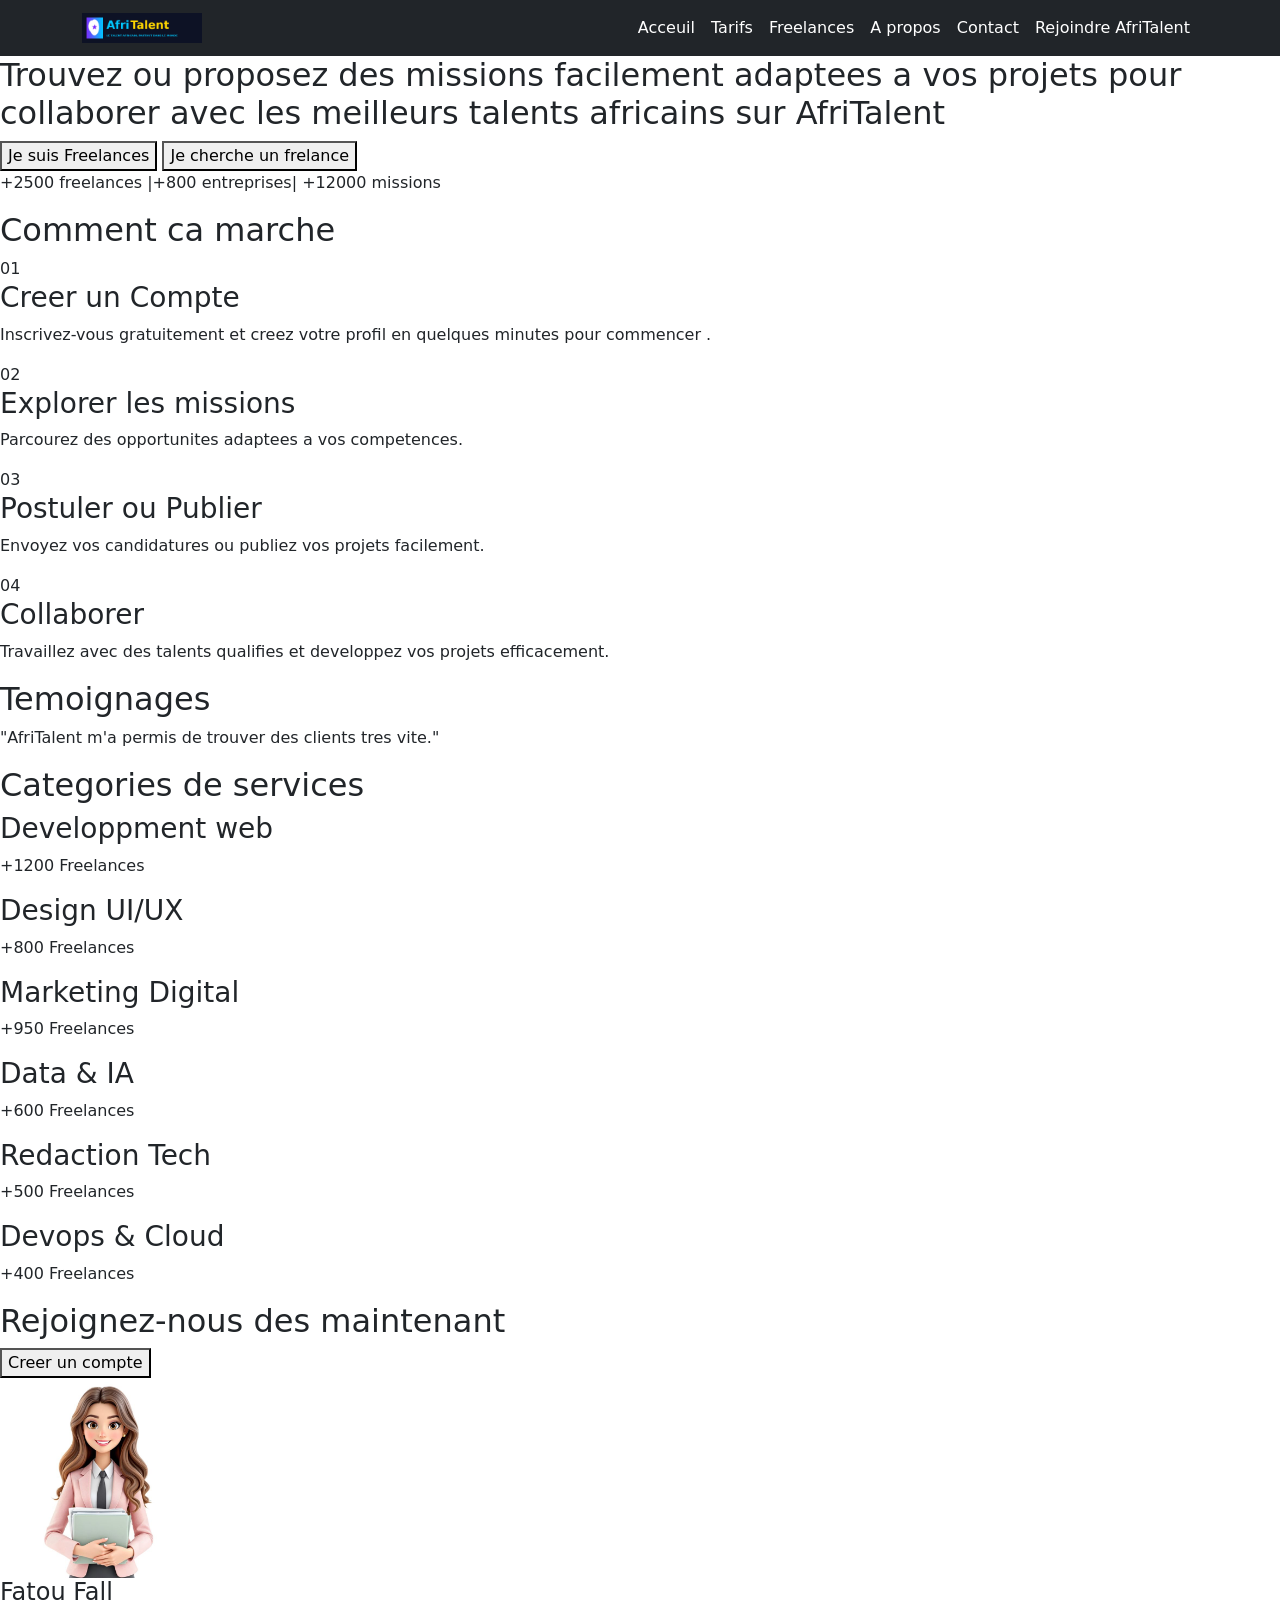
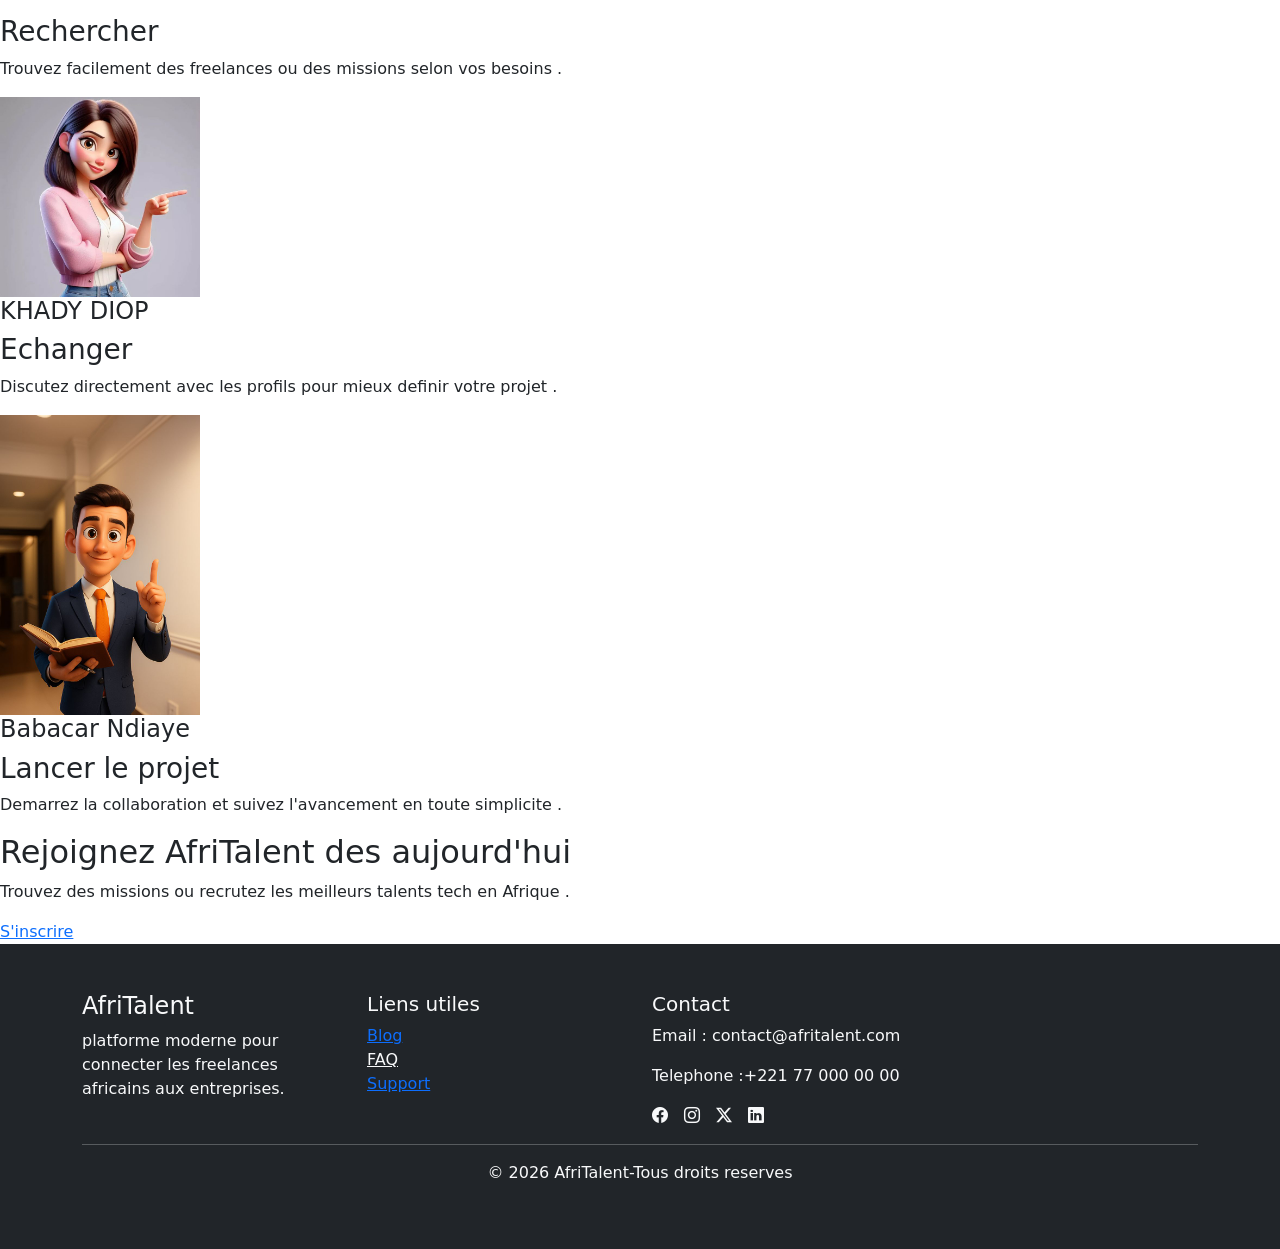
==== index.html @ 128fbdd1 "HTML : structure complete des 5 pages avec sections et contenu texte" ====
<!DOCTYPE html>
<html lang="en">
<head>
<body>
    <meta charset="UTF-8">
    <meta name="viewport" content="width=device-width, initial-scale=1.0">
    <link href="https://cdn.jsdelivr.net/npm/bootstrap@5.3.0/dist/css/bootstrap.min.css" rel="stylesheet">
    <link rel="stylesheet" href="https://cdn.jsdelivr.net/npm/bootstrap-icons@1.11.3/font/bootstrap-icons.min.css">
    
    
       <nav class="navbar navbar-expand-lg navbar-dark bg-dark fixed-top">
        <div class="container">

            <img src="images/logoo afritalent.jpg" alt="logo" width="120">


         <a class="navbar-brand fw-bold" href="#"></a>
        <button class="navbar-toggler" type="button" data-bs-toggle="collapse"data-bs-target="#navbarNav">
            <span class="navbar-toggler-icon"></span>
             </button>
    <div class="collapse navbar-collapse" id="navbarNav">
    <ul class="navbar-nav ms-auto">
        <li class="nav-item">



            <a class="nav-link active" href="index.html" >Acceuil</a>
        </li>
        <li class="nav-item">
            <a class="nav-link active" href="Tarifs.html">Tarifs</a>
        </li>
        <li class="nav-item">
            <a class="nav-link active" href="freelances.html">Freelances</a>
        </li>
        <li class="nav-item">
            <a class="nav-link active" href="about.html">A propos</a>
        </li>
        <li class="nav-item">
            <a class="nav-link active" href="contact.html">Contact</a>
        </li> 
        <li class="nav-item"> 
            <a class="nav-link active" href="#">Rejoindre AfriTalent</a>
        </li>
     </ul> 
     </div>
     </div>
     
     </div>
     </nav>
      
     <main>
<section>
    <h1>Connectez les meilleurs talents tech d'Afrique</h1>
    <h2>Trouvez ou proposez des missions facilement
         adaptees a vos projets pour collaborer avec les meilleurs 
        talents africains sur AfriTalent 
    </h2>
    <button>Je suis Freelances</button>
    <button>Je cherche un frelance</button>
    <div>
        <p>+2500 freelances |+800 entreprises| +12000 missions</p>
    </div>
</section>
<section class="cartes">
    <h2>Comment ca marche</h2>
    <div class="grid">
        <div class="carte">
            <span class="etape">01</span>
            <h3>Creer un Compte</h3>
            <p>Inscrivez-vous gratuitement et creez votre profil en quelques minutes pour commencer .</p>
        </div>
        <div class="cart">
            <span class="etape">02</span>
            <h3>Explorer les missions</h3>
            <p>Parcourez des opportunites adaptees a vos competences.</p>
        </div>
        <div class="cart">
            <span class="etape">03</span>
            <h3>Postuler ou Publier</h3>
            <p>Envoyez vos candidatures ou publiez vos projets facilement.</p>
        </div>
        <div class="cart">
            <span>04</span>
            <h3>Collaborer</h3>
            <p>Travaillez avec des talents qualifies et developpez vos projets efficacement.</p>
        </div>
    </div>
</section>
<section>
    <h2>Temoignages</h2>
    <p> "AfriTalent m'a permis de trouver des clients tres vite."</p>
</section>
<section>
    <h2>Categories de services</h2>
    <div>
        <div class="icon"></div> 
        <h3>Developpment web </h3>
        <P>+1200 Freelances</P>  
    </div>
    <div>
        <div class="icon"></div> 
        <h3>Design UI/UX </h3>
        <P>+800 Freelances</P>  
    </div>
    <div>
        <div class="icon"></div> 
        <h3>Marketing Digital</h3>
        <P>+950 Freelances</P>  
    </div>
    <div>
        <div class="icon"></div> 
        <h3>Data & IA </h3>
        <P>+600 Freelances</P>  
    </div>
    <div>
        <div class="icon"></div> 
        <h3>Redaction Tech </h3>
        <P>+500 Freelances</P>  
    </div>
    <div>
        <div class="icon"></div> 
        <h3>Devops & Cloud </h3>
        <P>+400 Freelances</P>  
    </div>                     
</section>
<section>
    <h2>Rejoignez-nous des maintenant</h2>
    <button>Creer un compte</button>
</section>
</main>
    <section>
        
        <div>
            <img src="images/icon3.jpg" alt="icon" width="200">
            <h4>Fatou Fall</h4>
            <h3>Rechercher</h3>
            <p>Trouvez facilement des freelances ou des missions
                selon vos besoins .
            </p>
        </div>
        <div>
            <img src="images/icon1.jpg" alt="icon" width="200">
            <h4>KHADY DIOP</h4>
            <h3>Echanger</h3>
            <p>Discutez directement avec les profils pour mieux 
                definir votre projet .
            </p>
        </div>
        <div>
            <img src="images/icon2.jpg" alt="icon" width="200">
            <h4>Babacar Ndiaye</h4>
            <h3>Lancer le projet</h3>
            <p>Demarrez la collaboration et suivez 
                l'avancement en toute simplicite .</p>
        </div>
    </section>
    <section>
        <div>

            <h2>Rejoignez AfriTalent des aujourd'hui</h2>
            <p>Trouvez des missions ou recrutez les meilleurs talents 
                tech en Afrique .
            </p>
            <a href="#" class=""> S'inscrire</a>
        </div>
    </section> 

    <footer class="bg-dark text-light py-5">
        <div class="container">
            <div class="row">
                <!--collone1-->
                <div class="col-md-3">
                    <h4>AfriTalent</h4>
                    <p>
                        platforme moderne pour connecter les freelances 
                        africains aux entreprises.
                    </p>
                </div>
                <!--colonne2-->
                <div class="col-md-3">
                    <h5>Liens utiles</h5>
                    <ul class="list-unstyled">
                        <li>
                            <a href="#":class="text-light text-decortion-none ">
                                Blog
                            </a>
                        </li>
                        <li>
                            <a href="#" class="text-light text-decortion-none">
                                FAQ
                            </a>
                        </li>
                        <li>
                            <a href="#":class="text-light text-decortion-none ">
                                Support
                            </a>
                        </li>
                    </ul>
                </div>
                <!--colonne4-->
                <div class="col-md-3">
                    <h5>Contact</h5>
                    <p>
                        Email : contact@afritalent.com
                    </p>
                    <p>Telephone :+221 77 000 00 00</p>
                    <div class="d-flex gap-3">
                        <i class="bi bi-facebook"></i>
                        <i class="bi bi-instagram"></i>
                        <i class="bi bi-twitter-x"></i>
                        <i class="bi bi-linkedin"></i>
                        
                    </div>
                     
                </div>

            </div>
            <hr>
            <p class="text-center">
                © 2026 AfriTalent-Tous droits reserves

            </p>

        </div>

    </footer>


   <script src=" https://cdn.jsdelivr.net/npm/bootstrap@5.3.0/dist/js/bootstrap.bundle.min.js" >

</script>  
     
</body>
</html>
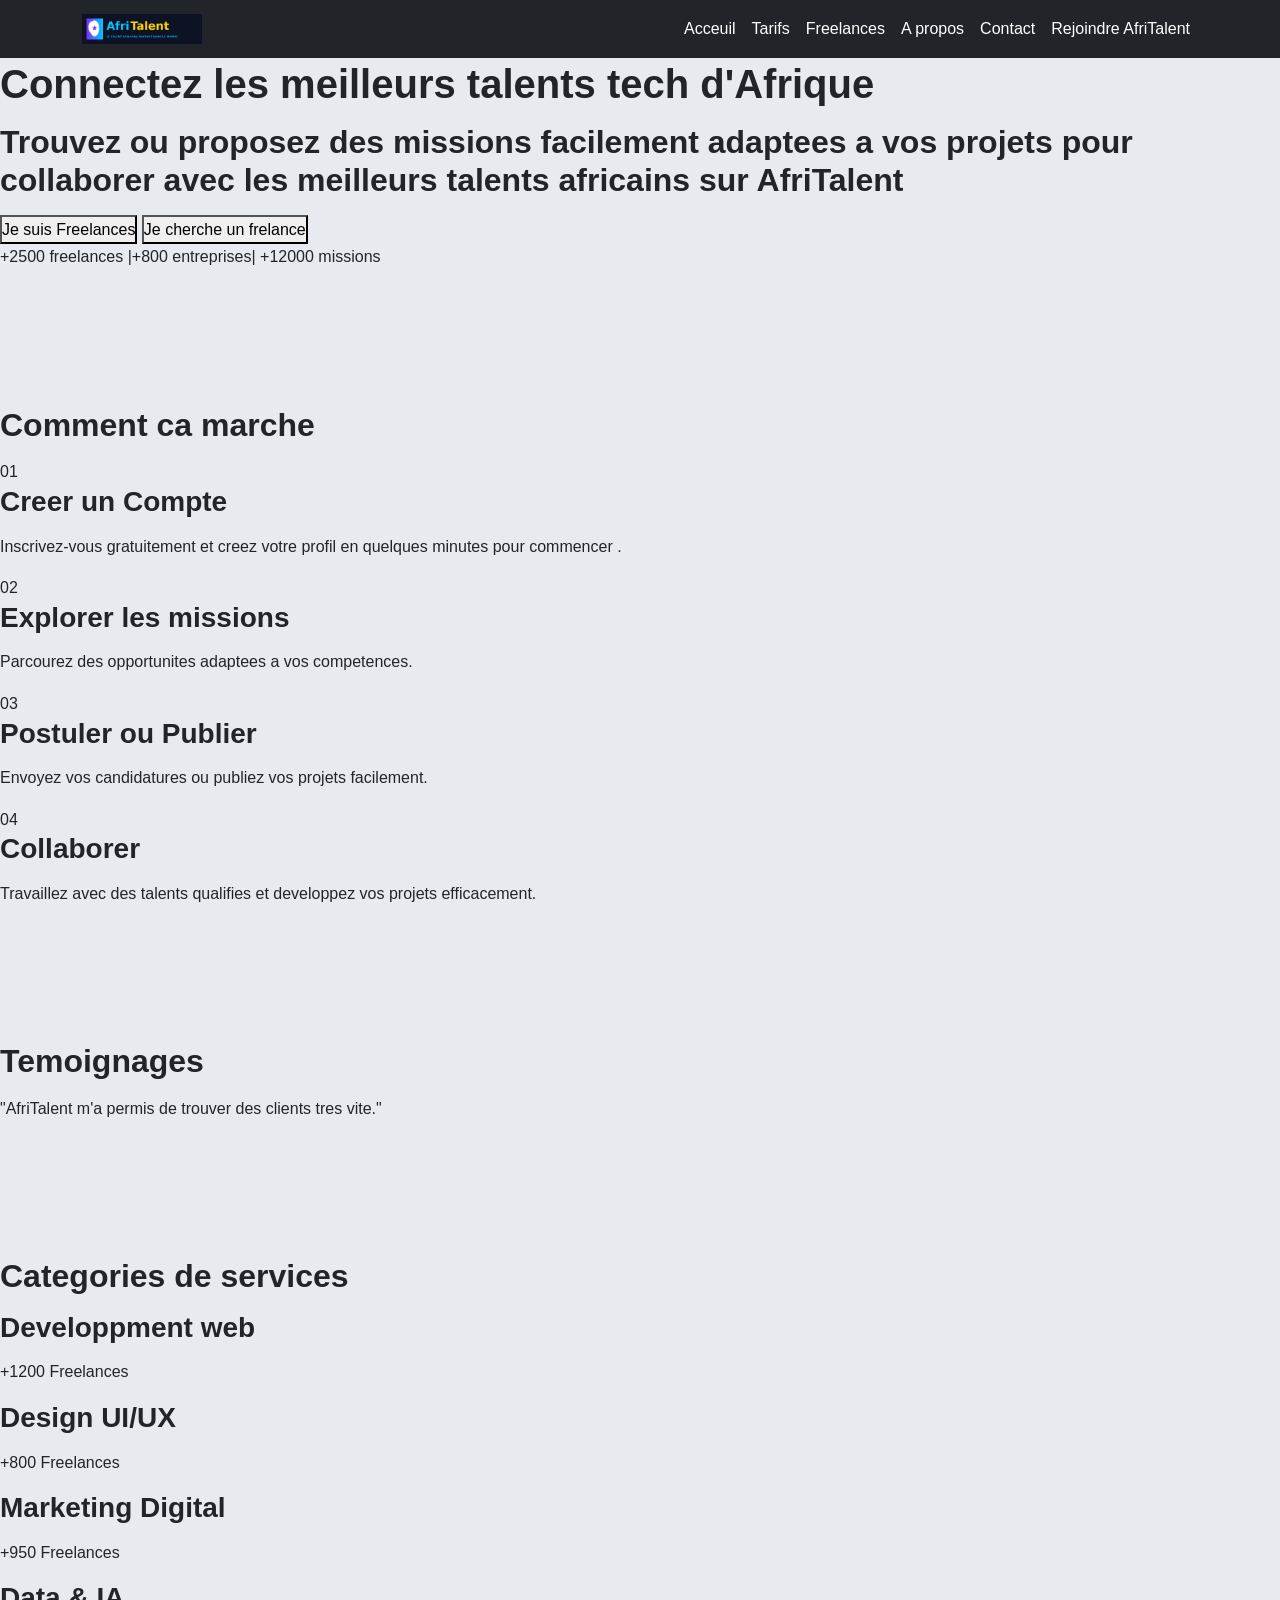
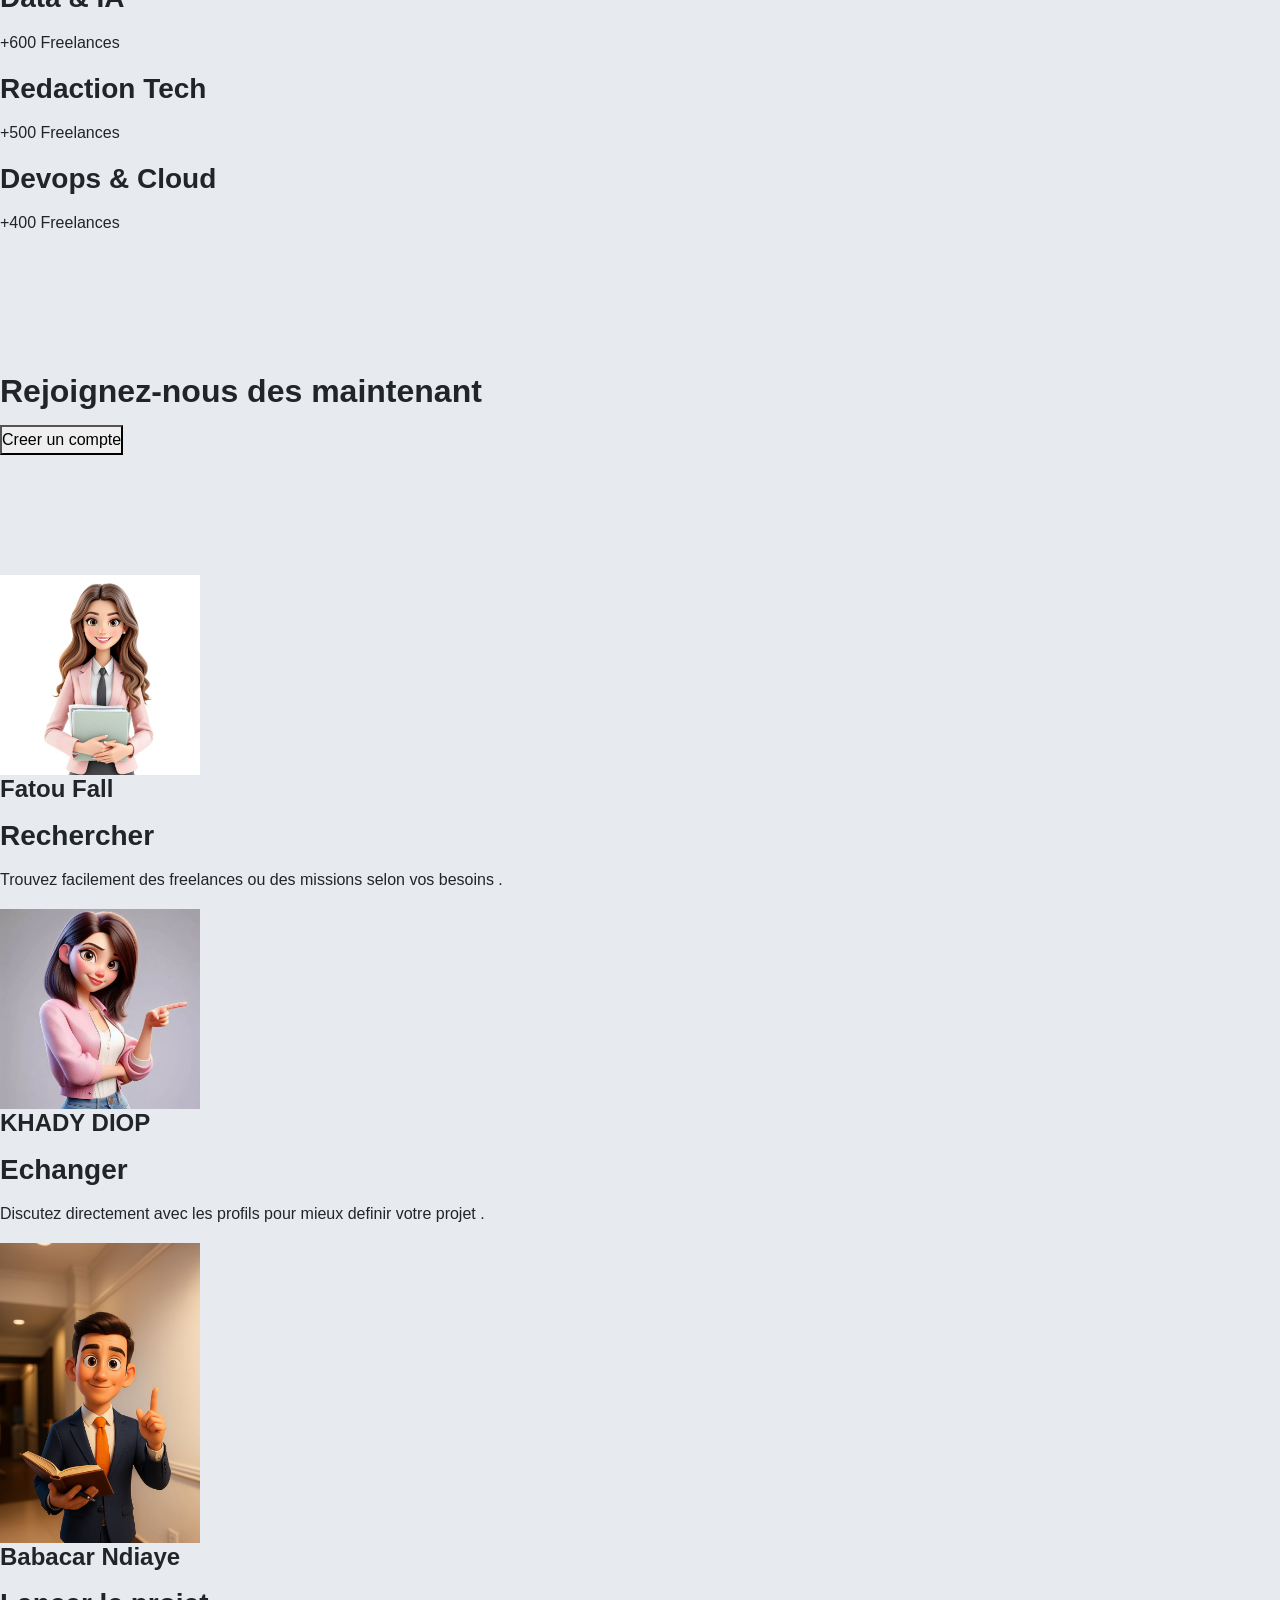
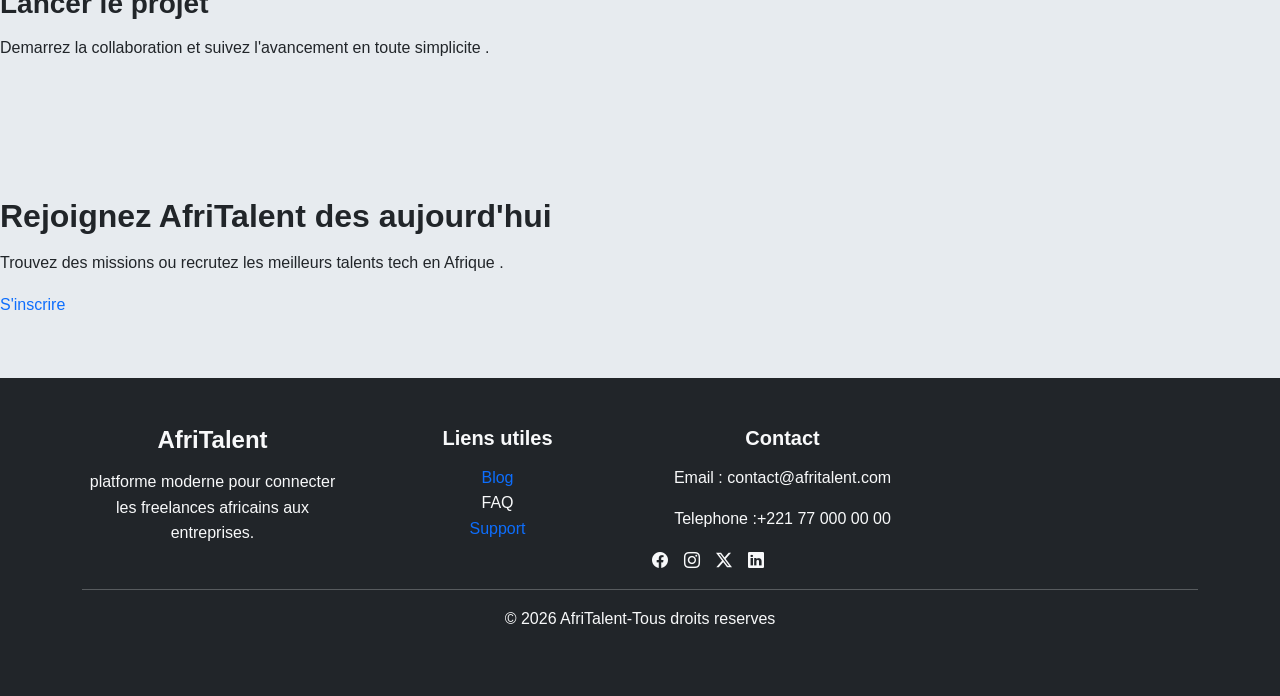
==== commit 57057381: "css : variables,typographie,layout general et styles de base" ====
--- a/index.html
+++ b/index.html
@@ -7,7 +7,7 @@
     <link href="https://cdn.jsdelivr.net/npm/bootstrap@5.3.0/dist/css/bootstrap.min.css" rel="stylesheet">
     <link rel="stylesheet" href="https://cdn.jsdelivr.net/npm/bootstrap-icons@1.11.3/font/bootstrap-icons.min.css">
     
-    
+    <link rel="stylesheet" href="css/style.css">
        <nav class="navbar navbar-expand-lg navbar-dark bg-dark fixed-top">
         <div class="container">
 
--- a/css/style.css
+++ b/css/style.css
@@ -0,0 +1,90 @@
+/*VARIABLE CSS */
+:root{
+--primary-color:#0d6efd;
+--secondary-color:#6c757d;
+--danger-color:#dc3545;
+--light-color:#e7ebef;
+--dark-color:#212529;
+--font-main:'Arial',sans-serif;
+--border-radius: 12px;
+--transition: 0.3s ease;
+}
+
+
+/*reset*/
+* {
+    margin:0;
+    padding:0;
+    box-sizing: border-box;
+}
+/*body*/
+body{
+    font-family:var(--font-main);
+    background-color: var(--light-color);
+    color: var(--dark-color);
+    line-height: 1.6;
+}
+/*titres*/
+h1,
+h2,
+h3,
+h4,
+h5,
+h6{
+    font-weight: bold;
+    margin-bottom: 15px;
+}
+/*liens*/
+a{
+    text-decoration: none;
+    transition: var(--transition);
+}
+a:hover{
+     opacity: 0.8;
+}
+/*boutons*/
+.btn{
+    border-radius: var(--border-radius);
+    transition: var(--transition);
+}
+.btn:hover{
+    transform: translateY(-2px);
+}
+/*cartes*/
+.card{
+    border:none;
+    border-radius: var(--border-radius);
+    overflow: hidden;
+    transition: var(--transition);
+}
+.card:hover{
+    transform: translateY(-5px);
+}
+/*IMAGES*/
+img{
+    max-width: 100%;
+    display: block;
+}
+/*section*/
+section{
+    padding: 60px 0;
+}
+/*footer*/
+footer{
+    background-color: var(--dark-color);
+    color: white;
+    padding: 20px 0;
+    text-align: center;
+}
+/*responsive*/
+@media(max-width:768px){
+    h1{
+        font: size 28px;
+    }
+    h2{
+        font-size: 24px;
+    }
+    section{
+        padding: 40px 0;
+    }
+}
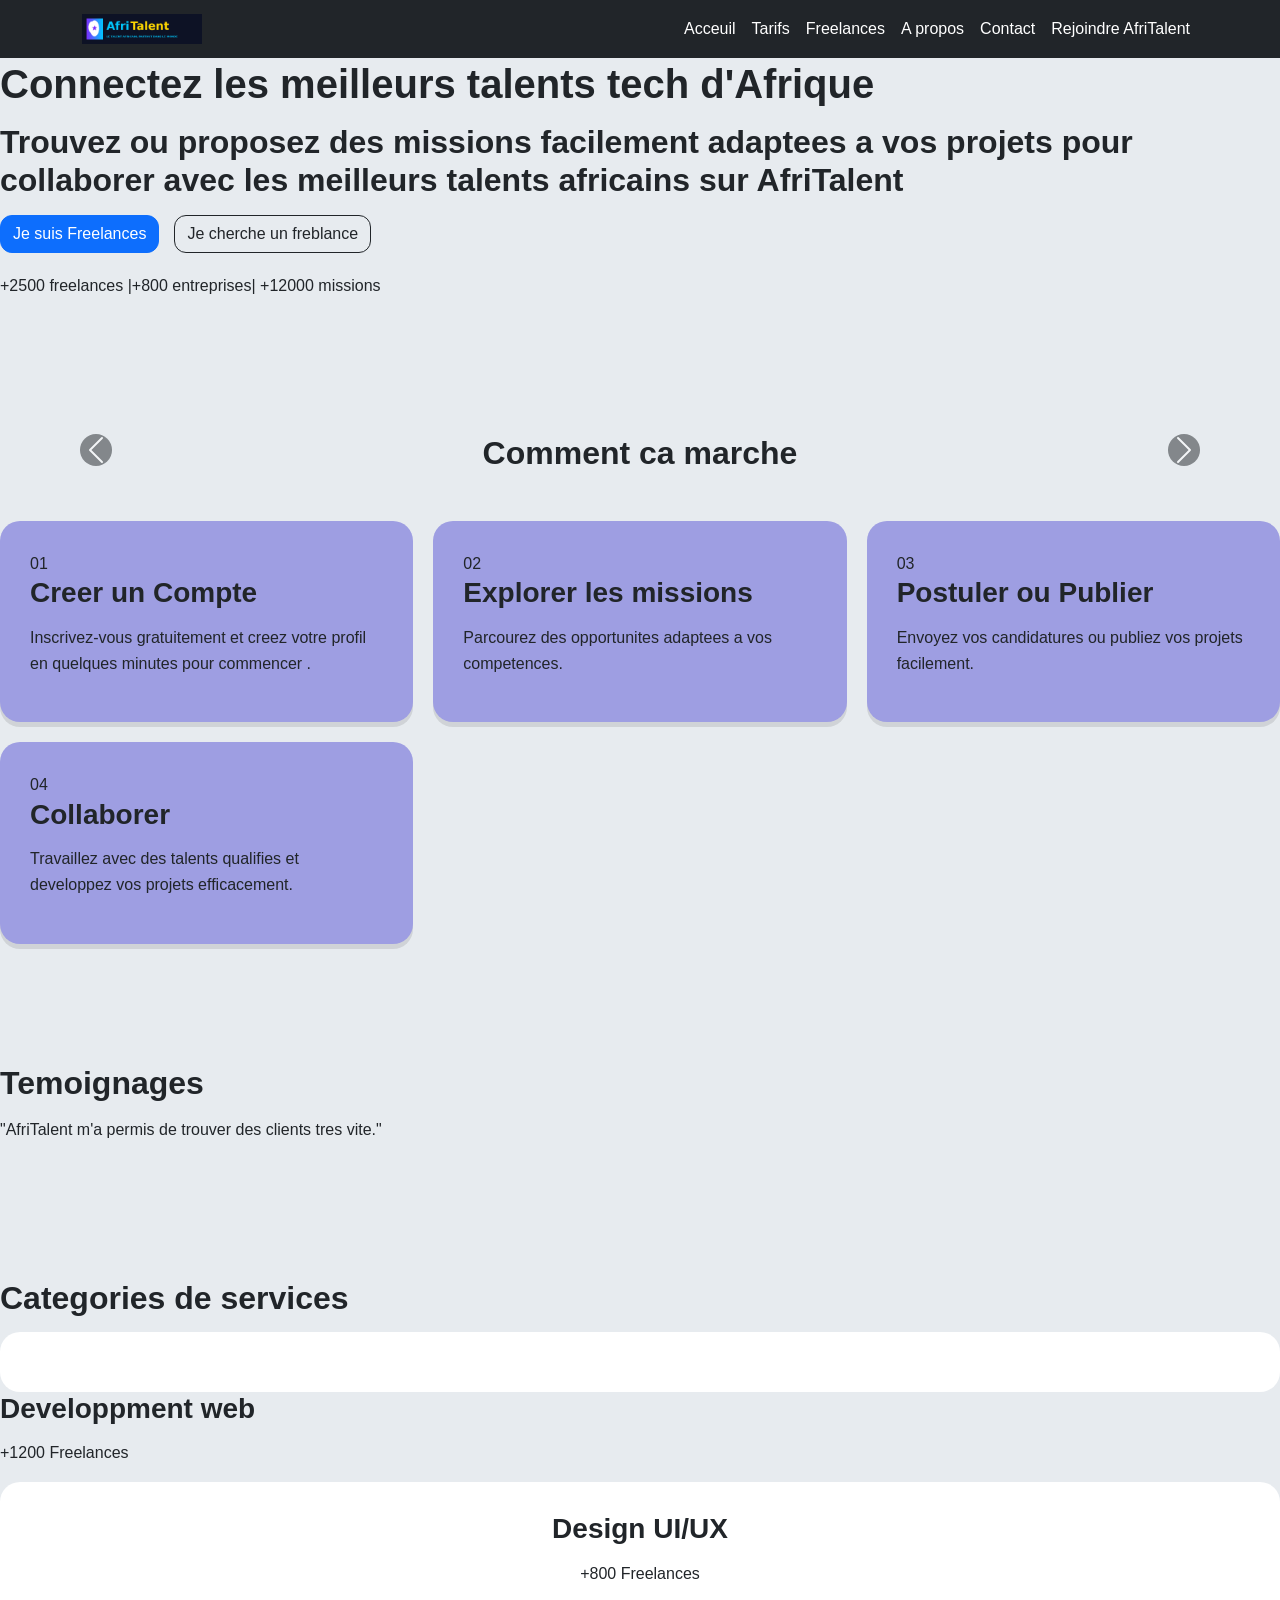
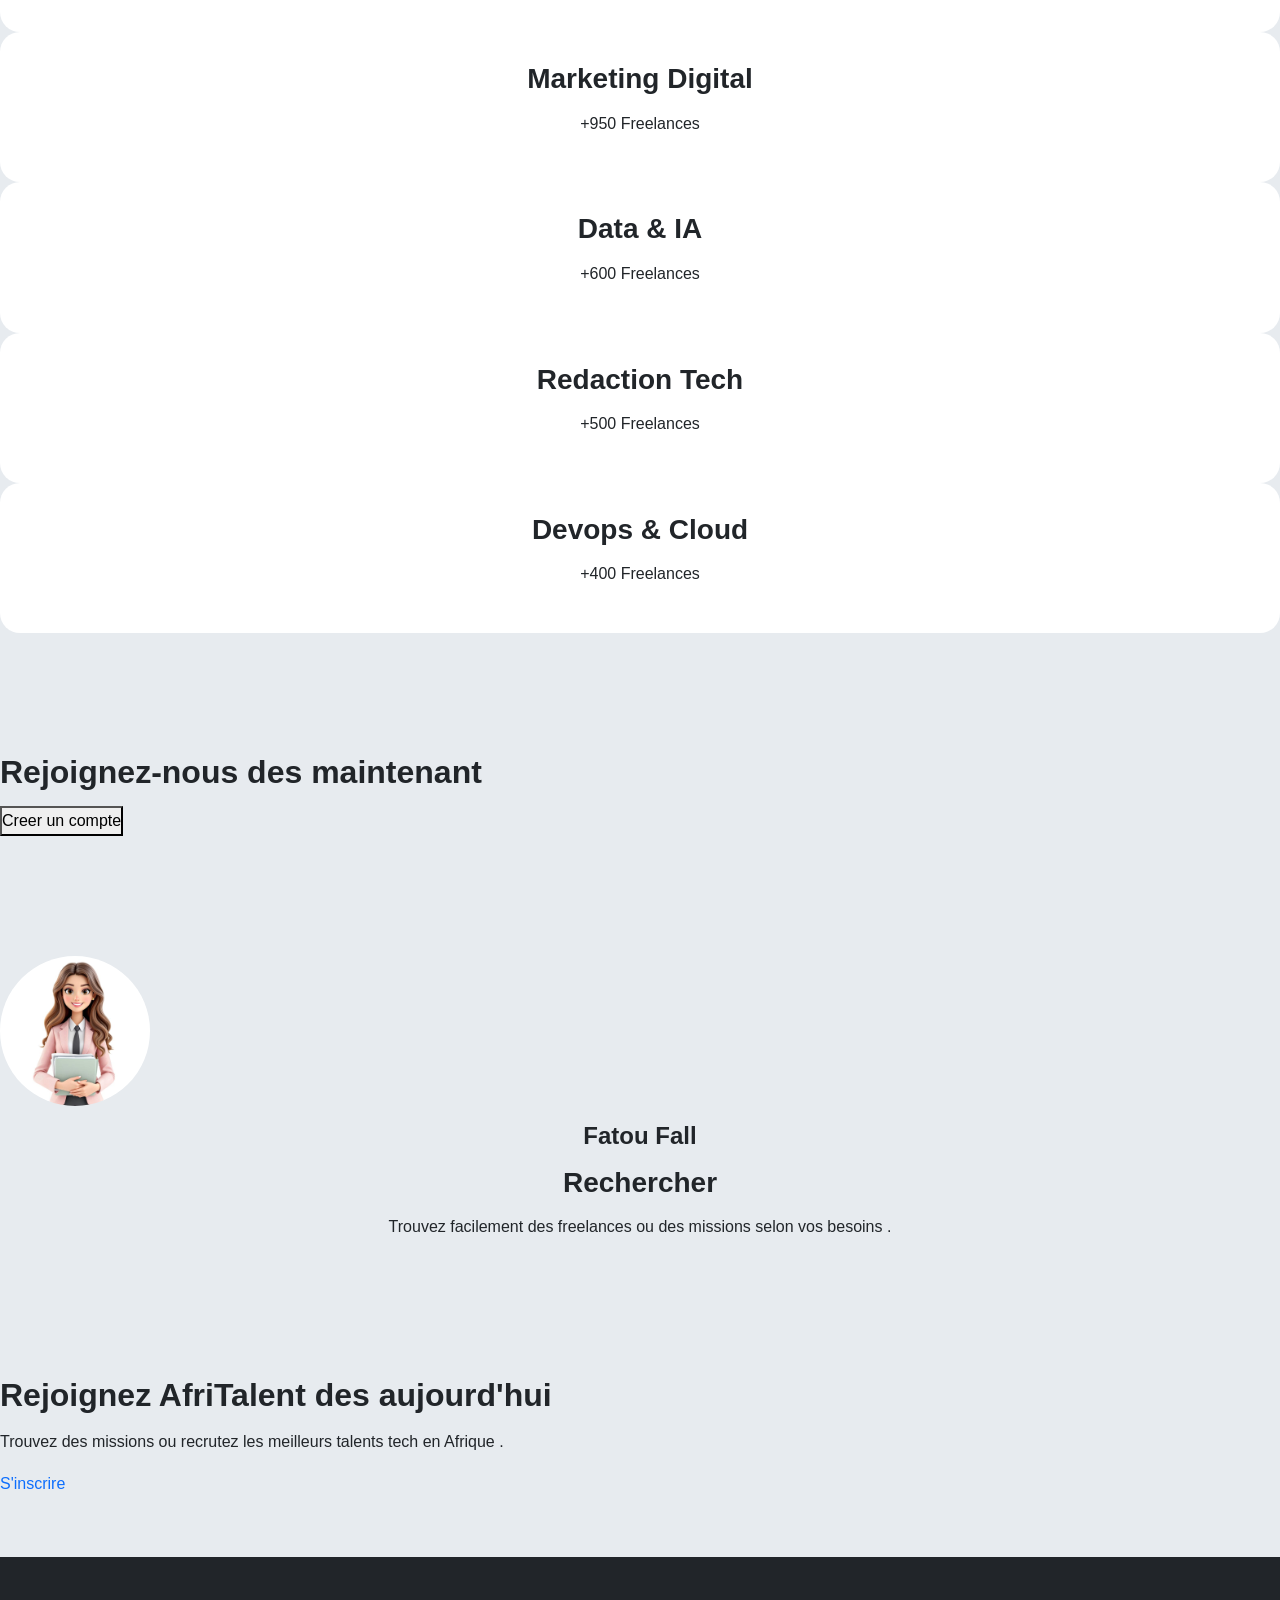
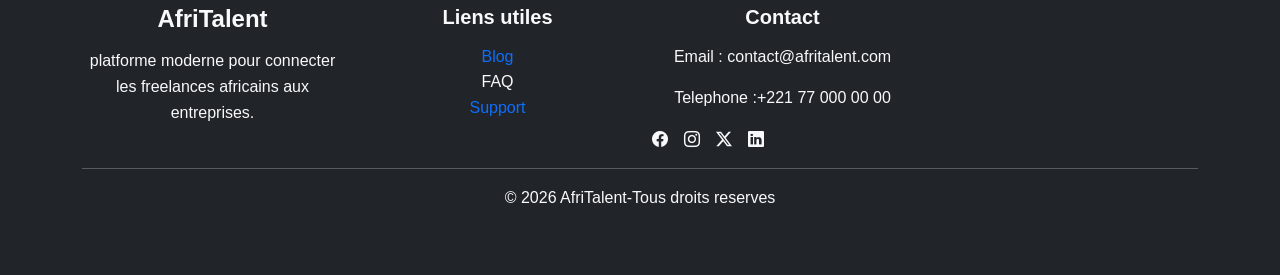
==== commit 4f71045c: "css : Bento Grid,sections hero et categories,effets hover" ====
--- a/index.html
+++ b/index.html
@@ -55,69 +55,86 @@
          adaptees a vos projets pour collaborer avec les meilleurs 
         talents africains sur AfriTalent 
     </h2>
-    <button>Je suis Freelances</button>
-    <button>Je cherche un frelance</button>
-    <div>
+    <div class="hero-buttons">
+    <button class="btn btn-primary">Je suis Freelances</button>
+    <button class="btn btn-outline-dark">Je cherche un freblance</button>
+    </div> 
+    <div class="hero-stats">
         <p>+2500 freelances |+800 entreprises| +12000 missions</p>
     </div>
 </section>
 <section class="cartes">
-    <h2>Comment ca marche</h2>
-    <div class="grid">
+    <h2 class="text-center mb-5">Comment ca marche</h2>
+    <div class="bento-grid">
         <div class="carte">
+            <div class="bento-item big">
             <span class="etape">01</span>
             <h3>Creer un Compte</h3>
             <p>Inscrivez-vous gratuitement et creez votre profil en quelques minutes pour commencer .</p>
         </div>
+        </div>
         <div class="cart">
+            <div class="bento-item ">
             <span class="etape">02</span>
             <h3>Explorer les missions</h3>
             <p>Parcourez des opportunites adaptees a vos competences.</p>
+            </div>
         </div>
         <div class="cart">
+             <div class="bento-item ">
             <span class="etape">03</span>
             <h3>Postuler ou Publier</h3>
             <p>Envoyez vos candidatures ou publiez vos projets facilement.</p>
+            </div>
         </div>
         <div class="cart">
+            <div class="bento-item ">
             <span>04</span>
             <h3>Collaborer</h3>
             <p>Travaillez avec des talents qualifies et developpez vos projets efficacement.</p>
-        </div>
-    </div>
-</section>
-<section>
+            </div>
+        </div>
+    </div>
+</section>
+<section>
+    <div id="carouselExample" class="carousel slide"></div>
     <h2>Temoignages</h2>
     <p> "AfriTalent m'a permis de trouver des clients tres vite."</p>
 </section>
 <section>
     <h2>Categories de services</h2>
-    <div>
-        <div class="icon"></div> 
+    <div class="Categories-grid">
+        <div class="icon"></div> 
+        <div class="category-card"></div>
         <h3>Developpment web </h3>
         <P>+1200 Freelances</P>  
     </div>
     <div>
+        <div class="category-card">
         <div class="icon"></div> 
         <h3>Design UI/UX </h3>
         <P>+800 Freelances</P>  
     </div>
     <div>
+        <div class="category-card">
         <div class="icon"></div> 
         <h3>Marketing Digital</h3>
         <P>+950 Freelances</P>  
     </div>
     <div>
+        <div class="category-card">
         <div class="icon"></div> 
         <h3>Data & IA </h3>
         <P>+600 Freelances</P>  
     </div>
     <div>
+        <div class="category-card">
         <div class="icon"></div> 
         <h3>Redaction Tech </h3>
         <P>+500 Freelances</P>  
     </div>
     <div>
+        <div class="category-card">
         <div class="icon"></div> 
         <h3>Devops & Cloud </h3>
         <P>+400 Freelances</P>  
@@ -130,30 +147,61 @@
 </main>
     <section>
         
-        <div>
-            <img src="images/icon3.jpg" alt="icon" width="200">
+        <div id="carouselExample" class="carousel slide"data-bs-ride="carousel">
+            <div class="carousel-inner">
+            <div class="carousel-item active text-center">
+            <img src="images/icon3.jpg" 
+            alt="icon"class="rounded-circle mb-3" 
+            width="150" height="150">
             <h4>Fatou Fall</h4>
             <h3>Rechercher</h3>
             <p>Trouvez facilement des freelances ou des missions
                 selon vos besoins .
-            </p>
-        </div>
-        <div>
-            <img src="images/icon1.jpg" alt="icon" width="200">
+        
+            </p>
+            </div>
+           
+
+        <div class="carousel-item text-center">
+            <img src="images/icon1.jpg"   
+            class="rounded-circle mb-3"
+             width="150" height="150"
+            alt="KHADY" >
             <h4>KHADY DIOP</h4>
             <h3>Echanger</h3>
             <p>Discutez directement avec les profils pour mieux 
                 definir votre projet .
             </p>
-        </div>
-        <div>
-            <img src="images/icon2.jpg" alt="icon" width="200">
+            </div>
+        <div class="carousel-item  text-center">
+
+            <img src="images/icon2.jpg"
+             class="rounded-circle mb-3" width="150" height="150"
+             alt="Babacar">
             <h4>Babacar Ndiaye</h4>
             <h3>Lancer le projet</h3>
             <p>Demarrez la collaboration et suivez 
                 l'avancement en toute simplicite .</p>
         </div>
-    </section>
+        </div>
+        </div>
+    
+    <button class="carousel-control-prev"
+ type="button" 
+ data-bs-target="#carouselExample"
+ data-bs-slide="prev">
+ <span class="carousel-control-prev-icon"></span>
+    
+</button>
+
+<button class="carousel-control-next"
+type="button"
+data-bs-target="#carouselExample"
+data-bs-slide="next">
+<span class="carousel-control-next-icon"></span>
+</button>
+</section>
+    
     <section>
         <div>
 
@@ -163,8 +211,7 @@
             </p>
             <a href="#" class=""> S'inscrire</a>
         </div>
-    </section> 
-
+    </section>
     <footer class="bg-dark text-light py-5">
         <div class="container">
             <div class="row">
--- a/css/style.css
+++ b/css/style.css
@@ -87,4 +87,66 @@
     section{
         padding: 40px 0;
     }
+}
+/*hero*/
+.hero{
+    min-height: 100vh;
+    display: flex;
+    align-items: center;
+    justify-content: space-between;
+    gap: 40px;
+}
+.hero-text h1 {
+    font-size: bold;
+}
+.hero-text p{
+    margin: 20px  0;
+    font-size: 18px;
+}
+.hero-buttons{
+    display: flex;
+    gap: 15px;
+    margin-bottom: 20px;
+}
+.hero-image img{
+    width: 500px;
+    border-radius: 20px;
+}
+/*bento grid*/
+.bento-grid{
+    display: grid;
+    grid-template-columns: repeat(3,1fr);
+    gap: 20px;
+}
+.bento-item{
+    background:rgb(158, 158, 226);
+    padding: 30px;
+    border-radius: 20px;
+    box-shadow: 0 5px rgba(0, 0,0,0.1);
+}
+.big{
+    grid-column: span 2;
+}
+/*categories*/
+.categories-grid{
+    display: grid;
+    grid-template-columns: repeat(3,1fr);
+    gap: 20px;
+}
+.category-card{
+    background:white;
+    padding: 30px;
+    border-radius: 20px;
+    text-align: center;
+    transition: 0.3s ease;
+}
+.category-card:hover{
+    transform: translateY(-10px);
+    box-shadow: 0 10px 20px rgba(0,0,0,0.1);
+    
+}
+.carousel-control-prev-icon,
+.carousel-control-next-icon{
+    background-color: #212529;
+    border-radius: 50%;
 }
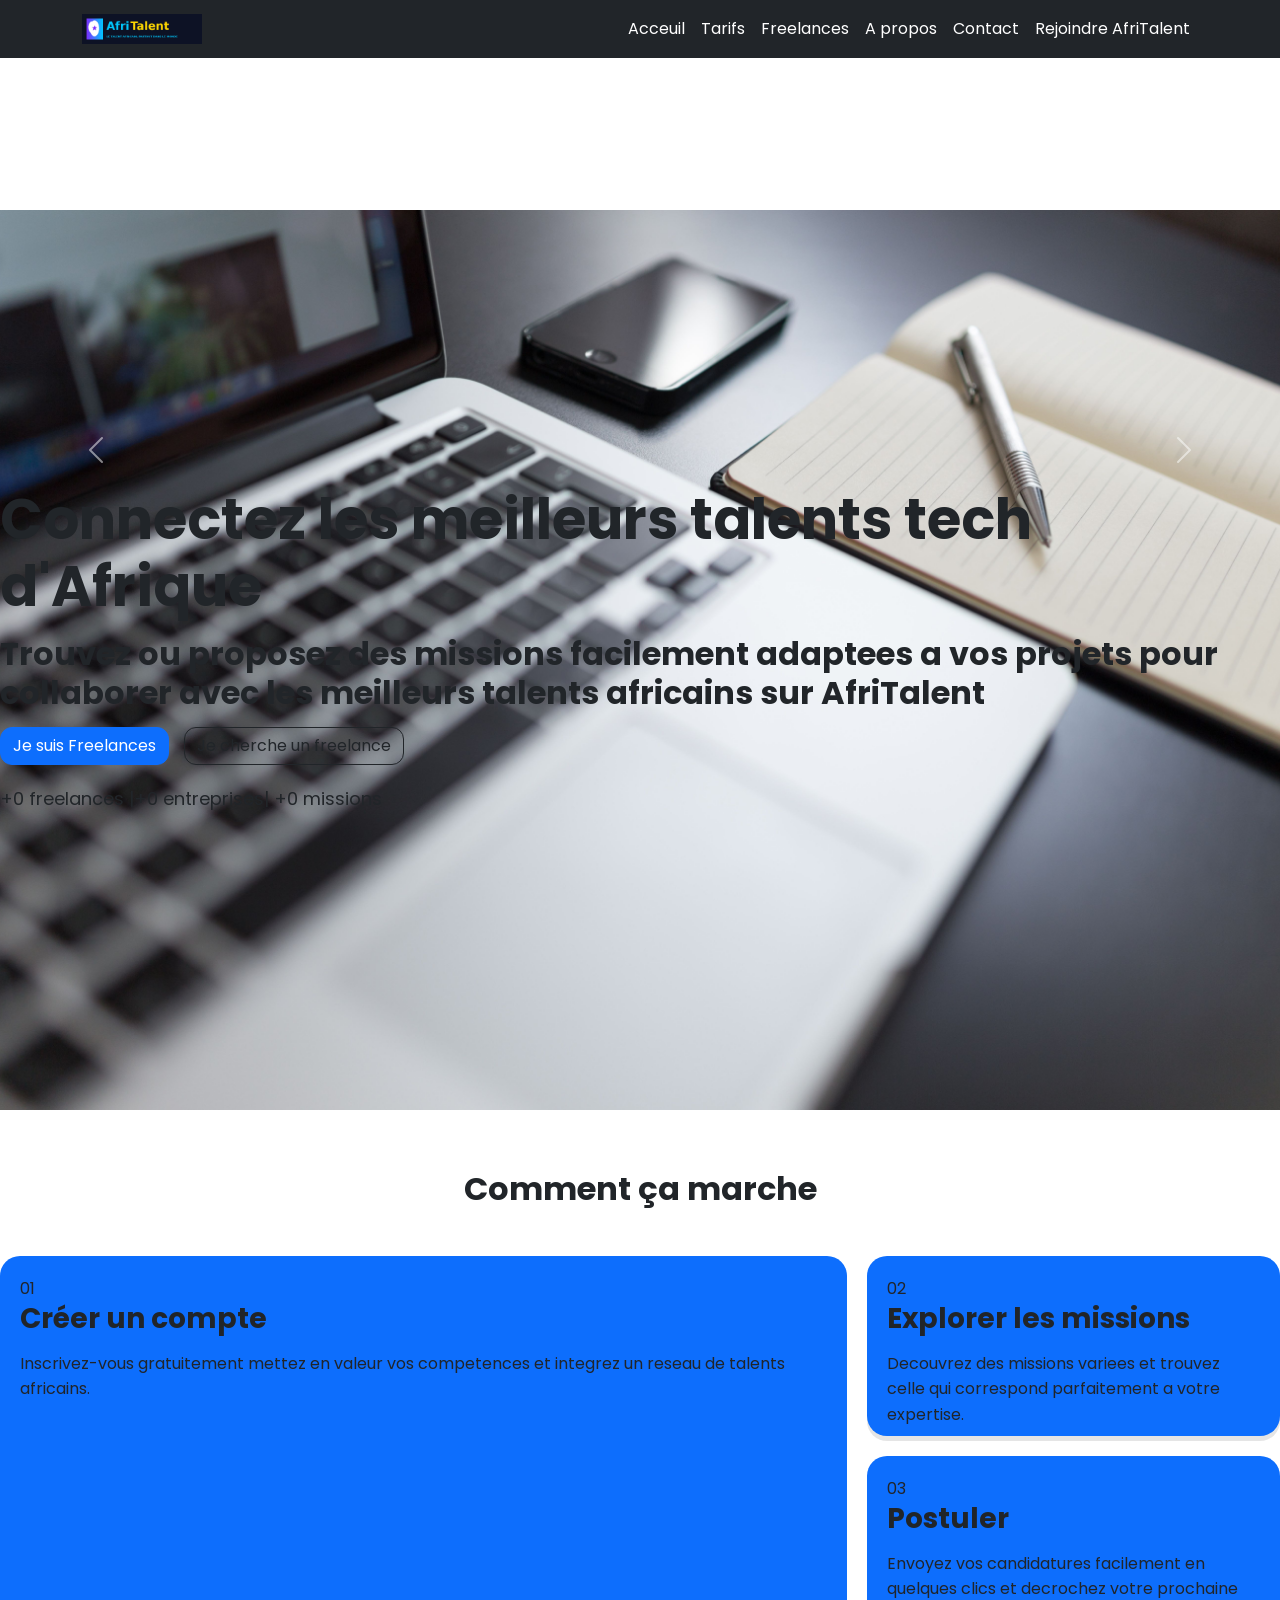
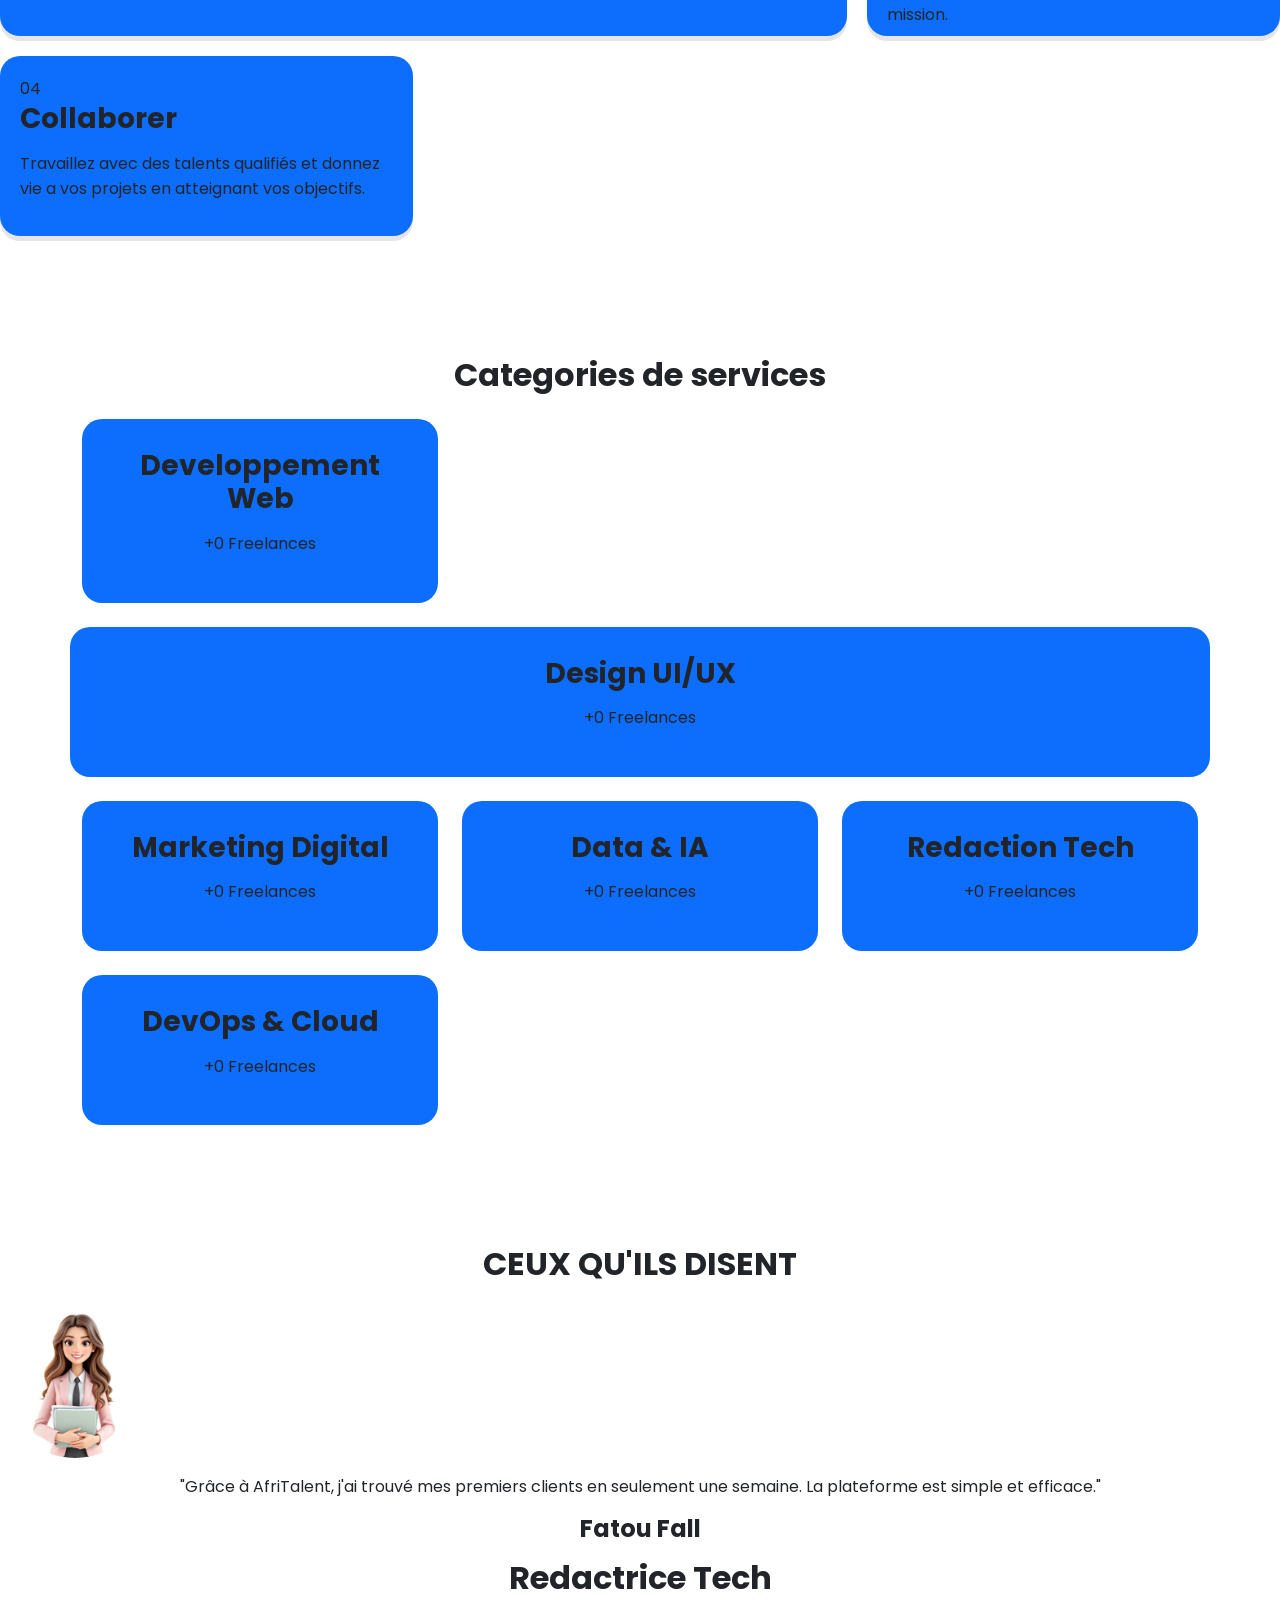
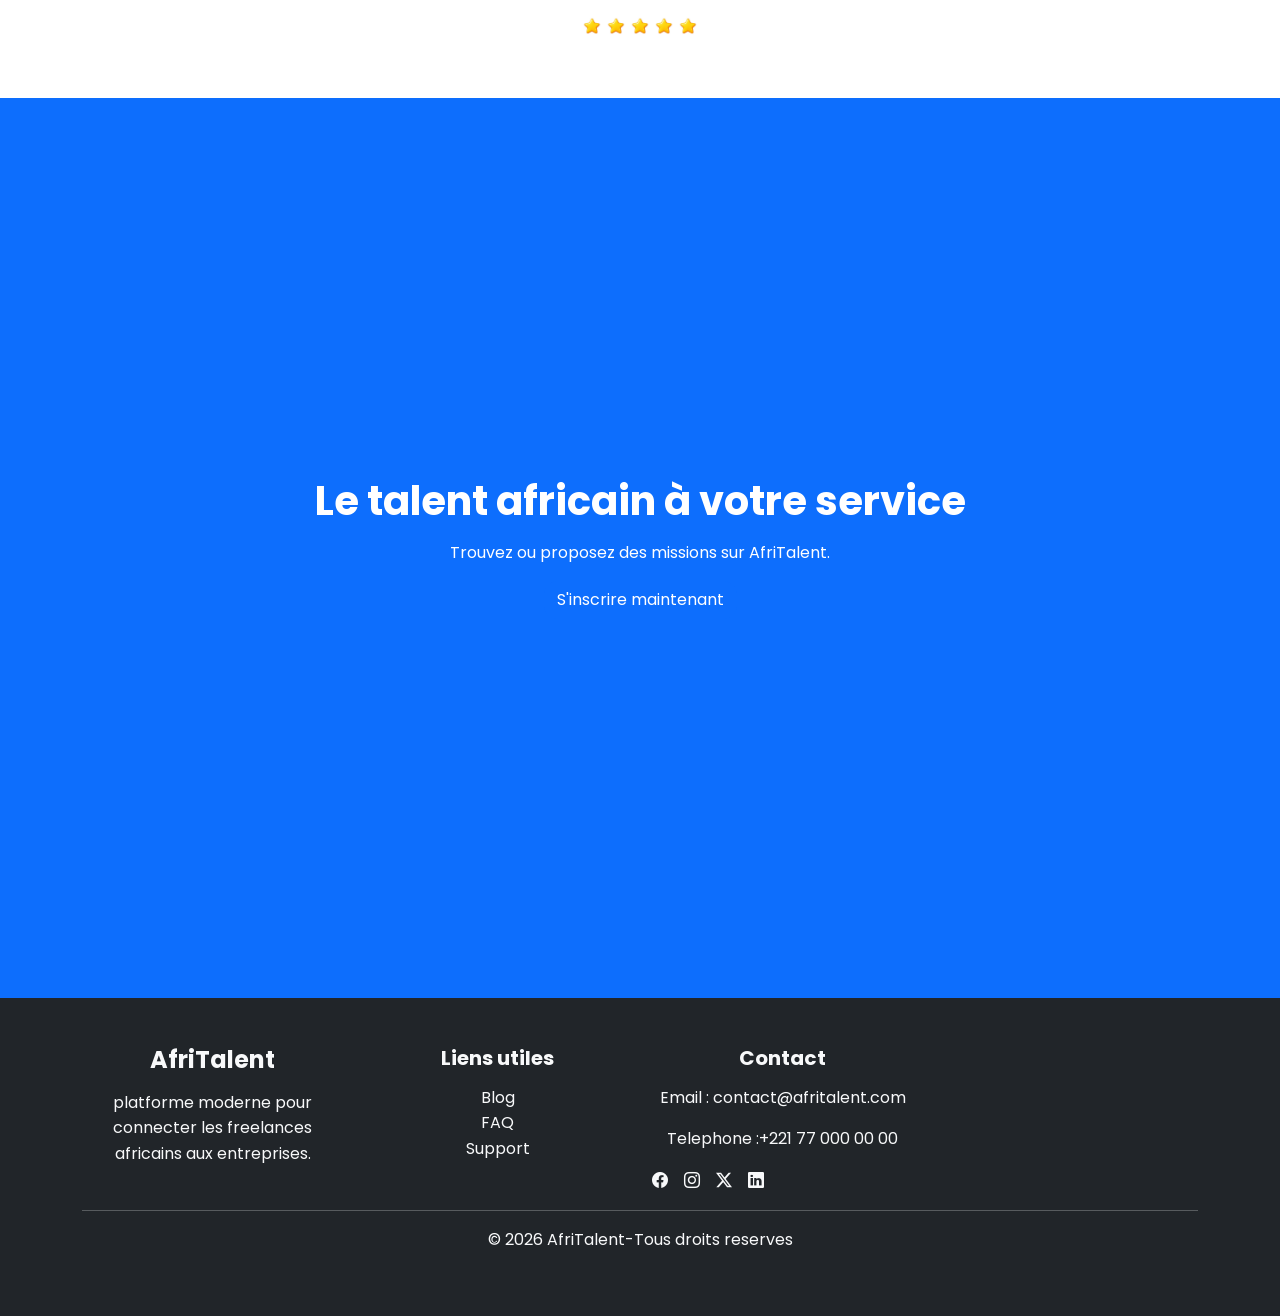
==== commit 1b0e09f7: "css : responsive design mobile et tablette,media queries" ====
--- a/index.html
+++ b/index.html
@@ -1,13 +1,20 @@
 <!DOCTYPE html>
 <html lang="en">
 <head>
-<body>
+
     <meta charset="UTF-8">
     <meta name="viewport" content="width=device-width, initial-scale=1.0">
     <link href="https://cdn.jsdelivr.net/npm/bootstrap@5.3.0/dist/css/bootstrap.min.css" rel="stylesheet">
     <link rel="stylesheet" href="https://cdn.jsdelivr.net/npm/bootstrap-icons@1.11.3/font/bootstrap-icons.min.css">
-    
+    <link rel="preconnect" href="https://fonts.googleapis.com">
+<link rel="preconnect" href="https://fonts.gstatic.com" crossorigin>
+<link href="https://fonts.googleapis.com/css2?family=Poppins:ital,wght@0,100;0,200;0,300;0,
+400;0,500;0,600;0,700;0,800;0,900;1,100;1,200;1,300;1,400;1,500;
+1,600;1,700;1,800;1,900&display=swap" rel="stylesheet">
     <link rel="stylesheet" href="css/style.css">
+     <title>AfriTalent</title>
+    </head>
+    <body>
        <nav class="navbar navbar-expand-lg navbar-dark bg-dark fixed-top">
         <div class="container">
 
@@ -15,7 +22,8 @@
 
 
          <a class="navbar-brand fw-bold" href="#"></a>
-        <button class="navbar-toggler" type="button" data-bs-toggle="collapse"data-bs-target="#navbarNav">
+        <button class="navbar-toggler" type="button" 
+        data-bs-toggle="collapse"data-bs-target="#navbarNav">
             <span class="navbar-toggler-icon"></span>
              </button>
     <div class="collapse navbar-collapse" id="navbarNav">
@@ -45,120 +53,135 @@
      </div>
      </div>
      
-     </div>
      </nav>
       
      <main>
-<section>
-    <h1>Connectez les meilleurs talents tech d'Afrique</h1>
+
+<section  id="acceuil" class="hero py-5">
+     <div class="hero-text">
+    <h1 class="display-4 fw-bold">Connectez les meilleurs talents tech d'Afrique</h1>
     <h2>Trouvez ou proposez des missions facilement
          adaptees a vos projets pour collaborer avec les meilleurs 
         talents africains sur AfriTalent 
     </h2>
     <div class="hero-buttons">
     <button class="btn btn-primary">Je suis Freelances</button>
-    <button class="btn btn-outline-dark">Je cherche un freblance</button>
+    <button class="btn btn-outline-dark">Je cherche un freelance</button>
     </div> 
     <div class="hero-stats">
-        <p>+2500 freelances |+800 entreprises| +12000 missions</p>
+        <p>+0 freelances |+0 entreprises| +0 missions</p>
     </div>
-</section>
-<section class="cartes">
-    <h2 class="text-center mb-5">Comment ca marche</h2>
+    </div>
+
+</section>
+<section class="cartes" id="comment">
+    <h2 class="text-center mb-5">Comment ça marche</h2>
+
     <div class="bento-grid">
-        <div class="carte">
-            <div class="bento-item big">
+
+        <div class="bento-item big">
             <span class="etape">01</span>
-            <h3>Creer un Compte</h3>
-            <p>Inscrivez-vous gratuitement et creez votre profil en quelques minutes pour commencer .</p>
-        </div>
-        </div>
-        <div class="cart">
-            <div class="bento-item ">
+            <h3>Créer un compte</h3>
+            <p>Inscrivez-vous gratuitement mettez en valeur 
+                vos competences et integrez un reseau de talents
+                africains.</p>
+        </div>
+
+        <div class="bento-item">
             <span class="etape">02</span>
             <h3>Explorer les missions</h3>
-            <p>Parcourez des opportunites adaptees a vos competences.</p>
-            </div>
-        </div>
-        <div class="cart">
-             <div class="bento-item ">
+            <p>Decouvrez des missions variees et trouvez celle 
+                qui correspond parfaitement a votre expertise.</p>
+        </div>
+
+        <div class="bento-item">
             <span class="etape">03</span>
-            <h3>Postuler ou Publier</h3>
-            <p>Envoyez vos candidatures ou publiez vos projets facilement.</p>
-            </div>
-        </div>
-        <div class="cart">
-            <div class="bento-item ">
-            <span>04</span>
+            <h3>Postuler</h3>
+            <p>Envoyez vos candidatures facilement en quelques clics 
+                et decrochez votre prochaine mission.</p>
+        </div>
+
+        <div class="bento-item">
+            <span class="etape">04</span>
             <h3>Collaborer</h3>
-            <p>Travaillez avec des talents qualifies et developpez vos projets efficacement.</p>
-            </div>
-        </div>
+            <p>Travaillez avec des talents qualifiés et
+                donnez vie a vos projets en atteignant vos objectifs.</p>
+        </div>
+
     </div>
 </section>
 <section>
-    <div id="carouselExample" class="carousel slide"></div>
-    <h2>Temoignages</h2>
-    <p> "AfriTalent m'a permis de trouver des clients tres vite."</p>
-</section>
-<section>
-    <h2>Categories de services</h2>
-    <div class="Categories-grid">
-        <div class="icon"></div> 
-        <div class="category-card"></div>
-        <h3>Developpment web </h3>
-        <P>+1200 Freelances</P>  
+    <div class="container" id="Categories">
+        <h2 class="text-center mb-4">Categories de services</h2>
+
+        <div class="row g-4">
+
+            <div class="col-12 col-md-6 col-lg-4">
+                <div class="category-card">
+                    <h3>Developpement Web</h3>
+                    <p>+0 Freelances</p>
+                </div>
+            </div>
+
+            
+                <div class="category-card">
+                    <h3>Design UI/UX</h3>
+                    <p>+0 Freelances</p>
+                </div>
+
+            <div class="col-12 col-md-6 col-lg-4">
+                <div class="category-card">
+                    <h3>Marketing Digital</h3>
+                    <p>+0 Freelances</p>
+                </div>
+            </div>
+
+            <div class="col-12 col-md-6 col-lg-4">
+                <div class="category-card">
+                    <h3>Data & IA</h3>
+                    <p>+0 Freelances</p>
+                </div>
+            </div>
+
+            <div class="col-12 col-md-6 col-lg-4">
+                <div class="category-card">
+                    <h3>Redaction Tech</h3>
+                    <p>+0 Freelances</p>
+                </div>
+            </div>
+
+            <div class="col-12 col-md-6 col-lg-4">
+                <div class="category-card">
+                    <h3>DevOps & Cloud</h3>
+                    <p>+0 Freelances</p>
+                </div>
+            </div>
+
+        </div>
     </div>
-    <div>
-        <div class="category-card">
-        <div class="icon"></div> 
-        <h3>Design UI/UX </h3>
-        <P>+800 Freelances</P>  
-    </div>
-    <div>
-        <div class="category-card">
-        <div class="icon"></div> 
-        <h3>Marketing Digital</h3>
-        <P>+950 Freelances</P>  
-    </div>
-    <div>
-        <div class="category-card">
-        <div class="icon"></div> 
-        <h3>Data & IA </h3>
-        <P>+600 Freelances</P>  
-    </div>
-    <div>
-        <div class="category-card">
-        <div class="icon"></div> 
-        <h3>Redaction Tech </h3>
-        <P>+500 Freelances</P>  
-    </div>
-    <div>
-        <div class="category-card">
-        <div class="icon"></div> 
-        <h3>Devops & Cloud </h3>
-        <P>+400 Freelances</P>  
-    </div>                     
-</section>
-<section>
-    <h2>Rejoignez-nous des maintenant</h2>
-    <button>Creer un compte</button>
 </section>
 </main>
     <section>
-        
+    <h2  class="text-center mb-4"> CEUX QU'ILS DISENT</h2>
+
         <div id="carouselExample" class="carousel slide"data-bs-ride="carousel">
             <div class="carousel-inner">
             <div class="carousel-item active text-center">
             <img src="images/icon3.jpg" 
             alt="icon"class="rounded-circle mb-3" 
             width="150" height="150">
-            <h4>Fatou Fall</h4>
-            <h3>Rechercher</h3>
-            <p>Trouvez facilement des freelances ou des missions
-                selon vos besoins .
+            <p>"Grâce à AfriTalent, j'ai trouvé mes premiers clients 
+                en seulement une semaine. La plateforme est simple et efficace."
         
             </p>
+            <h4>Fatou Fall</h4>
+            <h2>Redactrice Tech</h2>
+            <img style="display:inline-block;"src="images/etoile.jpg" alt="" width="20"height="20">
+            <img style="display:inline-block;"src="images/etoile.jpg" alt="" width="20"height="20">
+            <img style="display:inline-block;"src="images/etoile.jpg" alt="" width="20"height="20">
+            <img style="display:inline-block;"src="images/etoile.jpg" alt="" width="20"height="20">
+            <img style="display:inline-block;"src="images/etoile.jpg" alt="" width="20"height="20">
+            
             </div>
            
 
@@ -167,26 +190,37 @@
             class="rounded-circle mb-3"
              width="150" height="150"
             alt="KHADY" >
+            <p>"J'aime la diversité des projets proposés. C'est une vraie opportunité pour les créatifs"
+            </p>
             <h4>KHADY DIOP</h4>
-            <h3>Echanger</h3>
-            <p>Discutez directement avec les profils pour mieux 
-                definir votre projet .
-            </p>
+            <h2>Designer UI/UX</h2>
+            <img style="display:inline-block;"src="images/etoile.jpg" alt="" width="20"height="20">
+            <img style="display:inline-block;"src="images/etoile.jpg" alt="" width="20"height="20">
+            <img style="display:inline-block;"src="images/etoile.jpg" alt="" width="20"height="20">
+            <img style="display:inline-block;"src="images/etoile.jpg" alt="" width="20"height="20">
+            
             </div>
         <div class="carousel-item  text-center">
 
             <img src="images/icon2.jpg"
              class="rounded-circle mb-3" width="150" height="150"
              alt="Babacar">
+             <p>"Nous avons recruté plusieurs freelances
+                 qualifiés rapidement. Le processus est fluide et fiable."</p>
             <h4>Babacar Ndiaye</h4>
-            <h3>Lancer le projet</h3>
-            <p>Demarrez la collaboration et suivez 
-                l'avancement en toute simplicite .</p>
-        </div>
-        </div>
-        </div>
-    
-    <button class="carousel-control-prev"
+            <h2> AfriTalent Devellopeur</h2>
+             <img  style="display:inline-block;" src="images/etoile.jpg" alt="" width="20"height="20">
+             <img style="display:inline-block;" src="images/etoile.jpg" alt="" width="20"height="20">
+             
+             <img style="display:inline-block;"src="images/etoile.jpg" alt="" width="20"height="20">
+             <img style="display:inline-block;" src="images/etoile.jpg" alt="" width="20"height="20">
+             
+            
+        </div>
+        </div>
+</div>   
+
+<button class="carousel-control-prev"
  type="button" 
  data-bs-target="#carouselExample"
  data-bs-slide="prev">
@@ -202,16 +236,15 @@
 </button>
 </section>
     
-    <section>
-        <div>
-
-            <h2>Rejoignez AfriTalent des aujourd'hui</h2>
-            <p>Trouvez des missions ou recrutez les meilleurs talents 
-                tech en Afrique .
-            </p>
-            <a href="#" class=""> S'inscrire</a>
-        </div>
-    </section>
+    
+    <section id="acceuil" class="hero py-5">
+  <div class="hero-overlay"></div>
+  <div class="container hero-content">
+    <h1>Le talent africain à votre service</h1>
+    <p>Trouvez ou proposez des missions sur AfriTalent.</p>
+    <a href="#" class="btn btn-primary">S'inscrire maintenant</a>
+  </div>
+</section>
     <footer class="bg-dark text-light py-5">
         <div class="container">
             <div class="row">
@@ -228,17 +261,17 @@
                     <h5>Liens utiles</h5>
                     <ul class="list-unstyled">
                         <li>
-                            <a href="#":class="text-light text-decortion-none ">
+                            <a href="#" class="text-light text-decoration-none ">
                                 Blog
                             </a>
                         </li>
                         <li>
-                            <a href="#" class="text-light text-decortion-none">
+                            <a href="#" class="text-light text-decoration-none">
                                 FAQ
                             </a>
                         </li>
                         <li>
-                            <a href="#":class="text-light text-decortion-none ">
+                            <a href="#" class="text-light text-decoration-none ">
                                 Support
                             </a>
                         </li>
--- a/css/style.css
+++ b/css/style.css
@@ -3,9 +3,10 @@
 --primary-color:#0d6efd;
 --secondary-color:#6c757d;
 --danger-color:#dc3545;
---light-color:#e7ebef;
+--light-color:white;
 --dark-color:#212529;
---font-main:'Arial',sans-serif;
+--font-main:'Poppins', sans-serif;
+--font-secondary:'Roboto', sans-serif;
 --border-radius: 12px;
 --transition: 0.3s ease;
 }
@@ -19,10 +20,23 @@
 }
 /*body*/
 body{
+    padding-top: 90px;
     font-family:var(--font-main);
     background-color: var(--light-color);
     color: var(--dark-color);
     line-height: 1.6;
+}
+#acceuil{
+    background-image: url('../images/acceuil.jpg');
+    background-position:center ;
+    background-size: cover;
+    background-repeat: no-repeat;
+}
+#histoire{
+    background-image: url(../images/histoire2.jpg);
+    background-position:center ;
+    background-size: cover;
+    background-repeat: no-repeat;
 }
 /*titres*/
 h1,
@@ -50,6 +64,12 @@
 .btn:hover{
     transform: translateY(-2px);
 }
+/*for tarifs*/
+.card img{
+    height: 180px;
+    object-fit: cover;
+}
+
 /*cartes*/
 .card{
     border:none;
@@ -65,6 +85,28 @@
     max-width: 100%;
     display: block;
 }
+#acceuil {
+  position: relative;
+  background-image: url('../images/acceuil.jpg');
+  background-size: cover;
+  background-position: center;
+  min-height: 100vh;
+  display: flex;
+  align-items: center;
+}
+
+.hero-overlay {
+  position: absolute;
+  inset: 0;
+  background: var(--primary-color);
+}
+
+.hero-content {
+  position: relative;
+  z-index: 2;
+  color: white;
+  text-align: center;
+}
 /*section*/
 section{
     padding: 60px 0;
@@ -79,7 +121,7 @@
 /*responsive*/
 @media(max-width:768px){
     h1{
-        font: size 28px;
+        font-size :28px;
     }
     h2{
         font-size: 24px;
@@ -95,9 +137,10 @@
     align-items: center;
     justify-content: space-between;
     gap: 40px;
+    flex-wrap: wrap;
 }
 .hero-text h1 {
-    font-size: bold;
+    font-weight: bold;
 }
 .hero-text p{
     margin: 20px  0;
@@ -116,25 +159,30 @@
 .bento-grid{
     display: grid;
     grid-template-columns: repeat(3,1fr);
+     grid-auto-rows: 180px;
     gap: 20px;
 }
 .bento-item{
-    background:rgb(158, 158, 226);
-    padding: 30px;
+    background:var(--primary-color);
+    padding: 20px;
     border-radius: 20px;
     box-shadow: 0 5px rgba(0, 0,0,0.1);
 }
-.big{
+.bento-item.big{
     grid-column: span 2;
-}
+    grid-row: span 2;
+}
+/*.big{
+    grid-column: span 2;
+}*/
 /*categories*/
 .categories-grid{
     display: grid;
-    grid-template-columns: repeat(3,1fr);
+    grid-template-columns: repeat(auto-fit, minmax(250px, 1fr));
     gap: 20px;
 }
 .category-card{
-    background:white;
+    background:var(--primary-color);
     padding: 30px;
     border-radius: 20px;
     text-align: center;
@@ -145,8 +193,43 @@
     box-shadow: 0 10px 20px rgba(0,0,0,0.1);
     
 }
-.carousel-control-prev-icon,
-.carousel-control-next-icon{
-    background-color: #212529;
-    border-radius: 50%;
-}+
+
+/*TABLETTE*/
+@media (max-width:768px)
+{
+    .hero h1 {
+        font-size:2rem;
+    }
+    .hero-buttons {
+        display:flex ;
+        flex-direction:column;
+        gap: 10px;
+    }
+}
+/*MOBILE*/
+@media (max-width :375px) {
+    .hero h1 {
+        font-size:1.5rem;
+    
+    }
+    .hero h2 {
+        font-size:1rem;
+    }
+    .hero-buttons .btn{
+        width: 100%;
+    }
+}
+@media (max-width:768px){
+    .card {
+        margin:auto;
+    }
+}
+@media (max-width:576px){ 
+    .navbar-brand {
+        font-size:1rem;
+    }
+}
+main{
+    margin-top: 120px;
+}
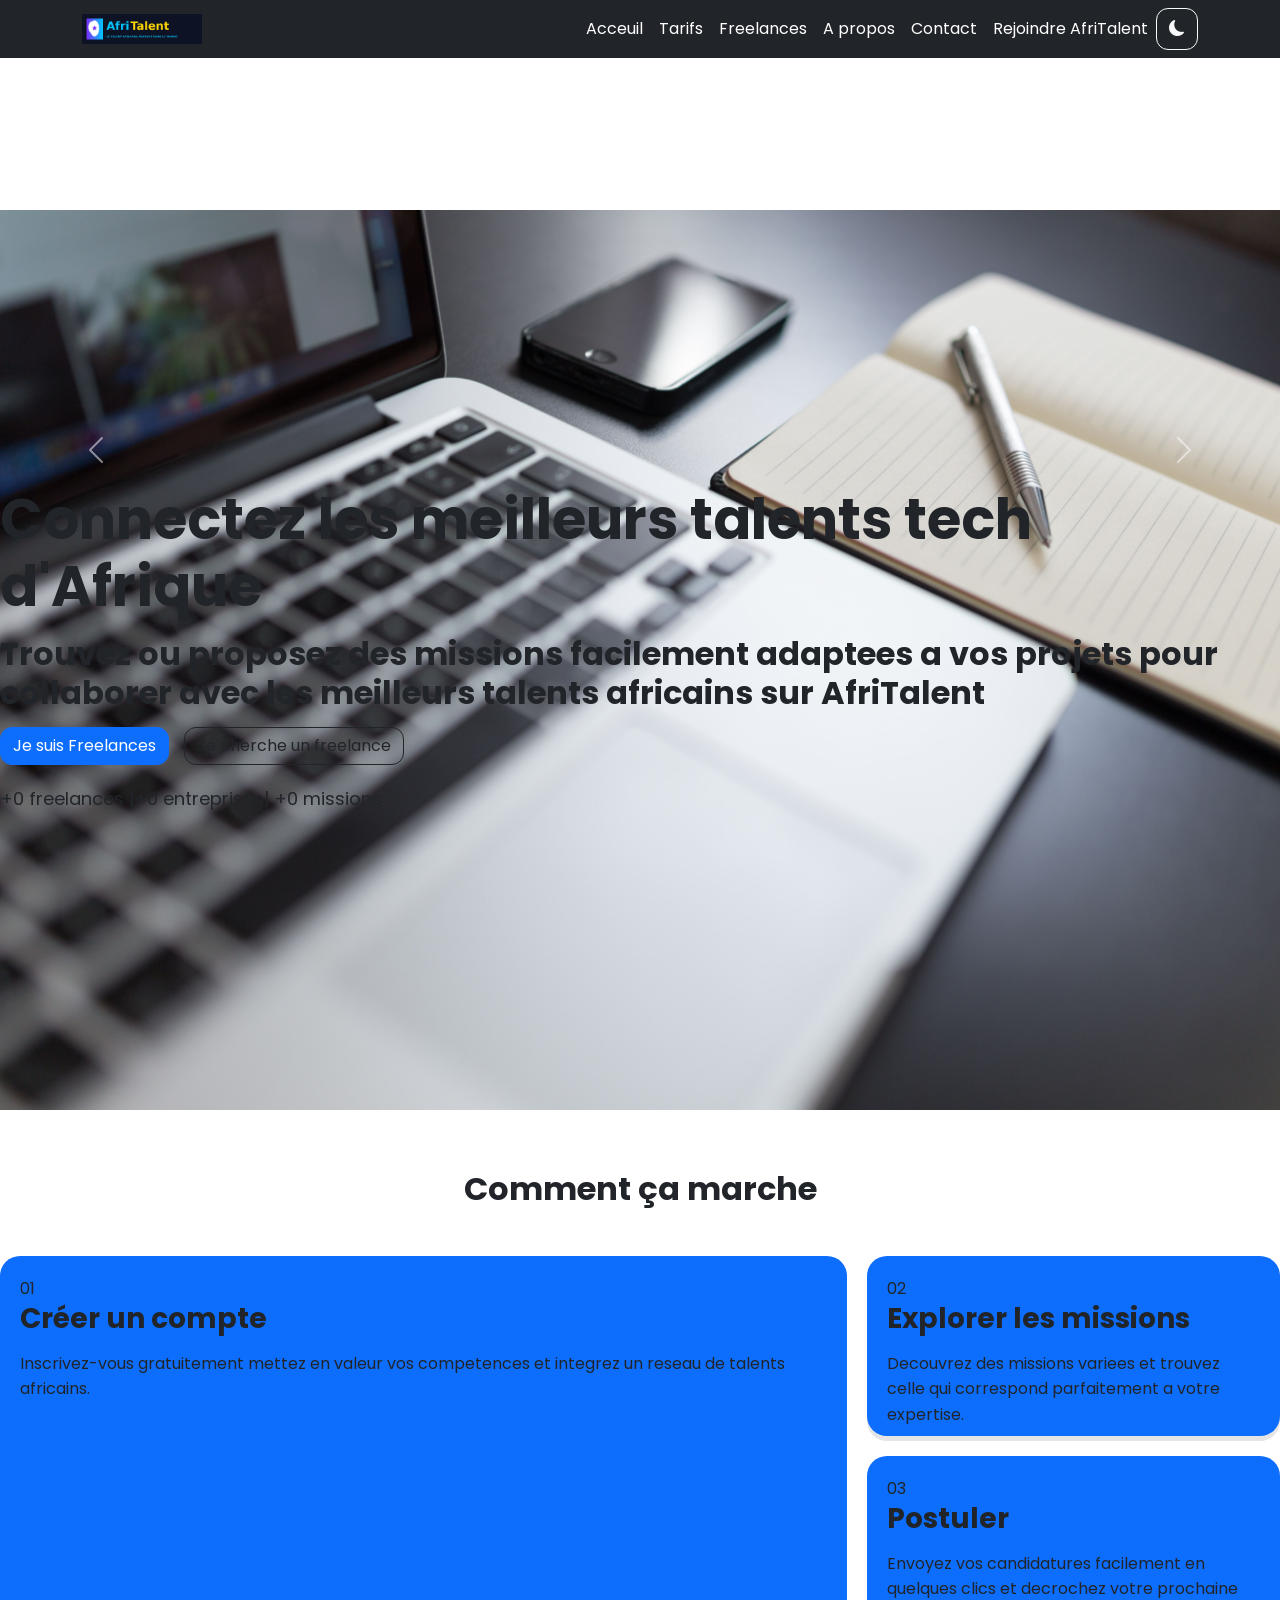
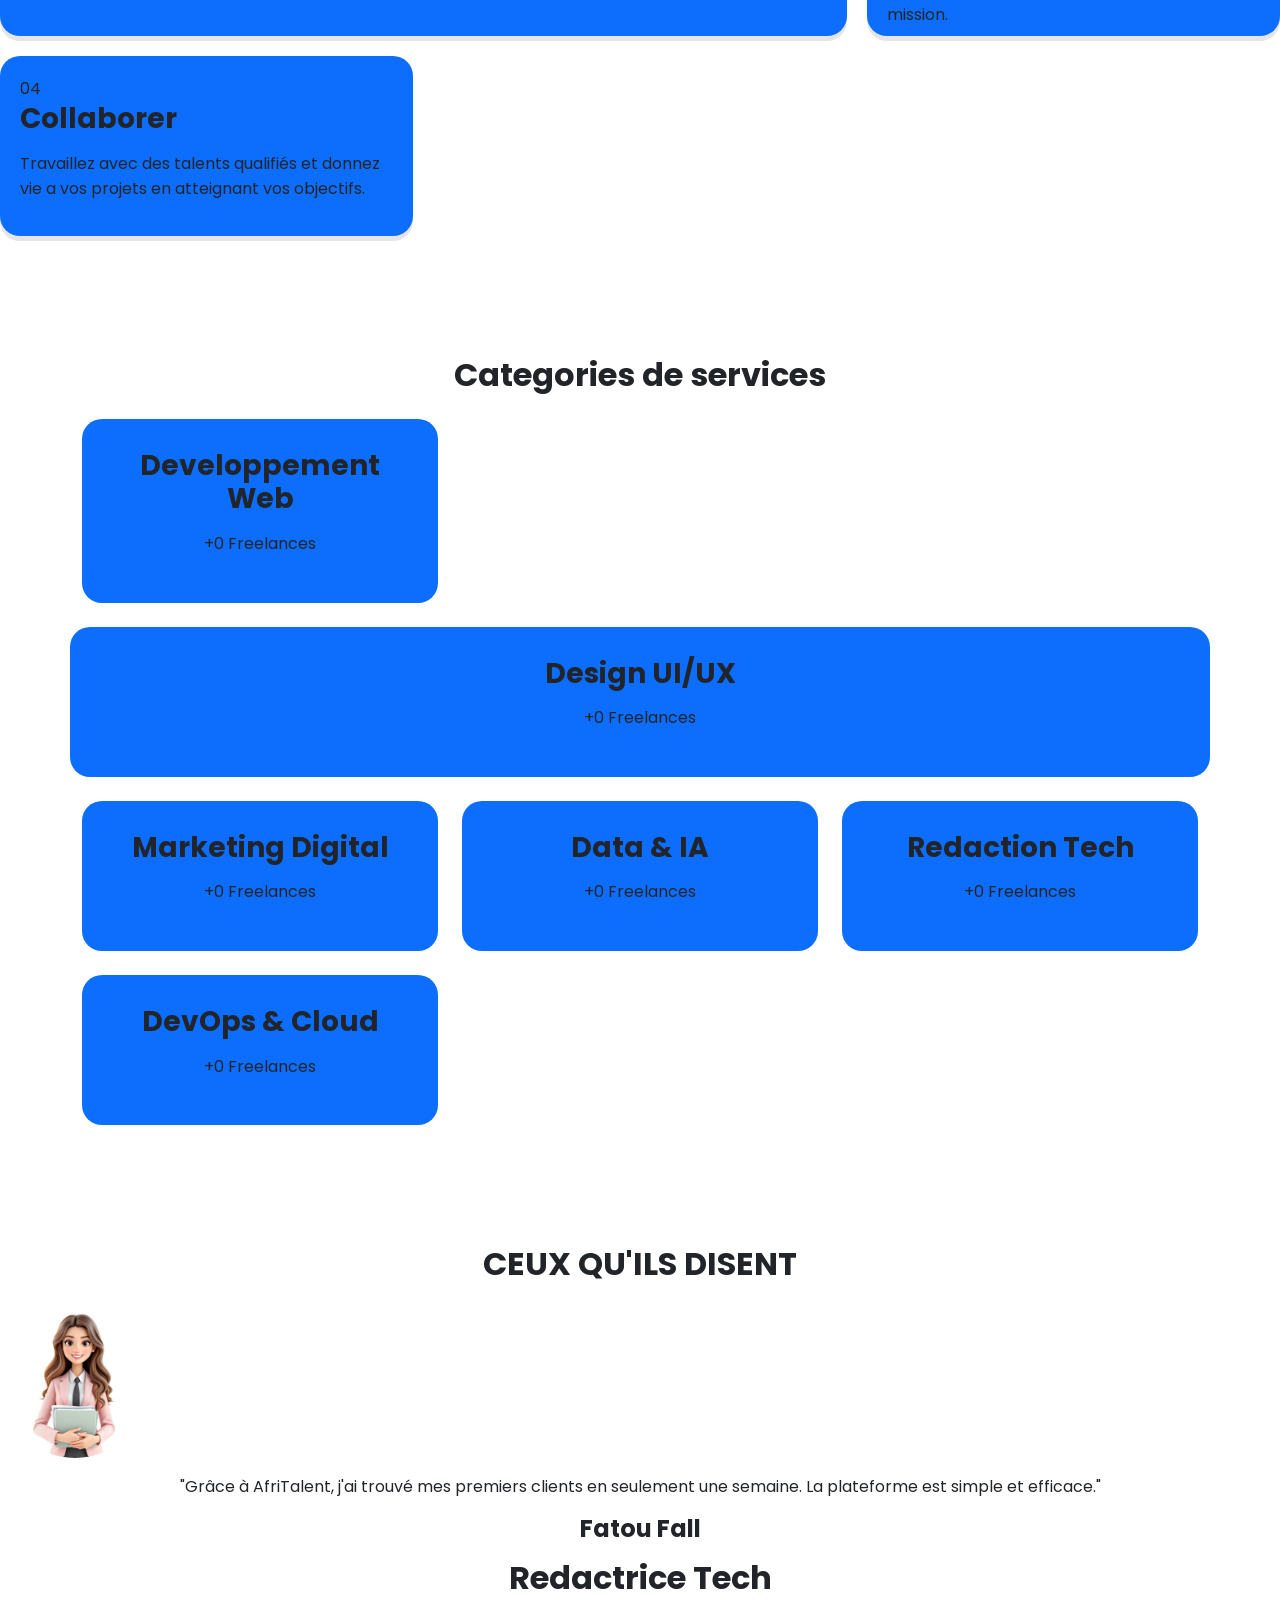
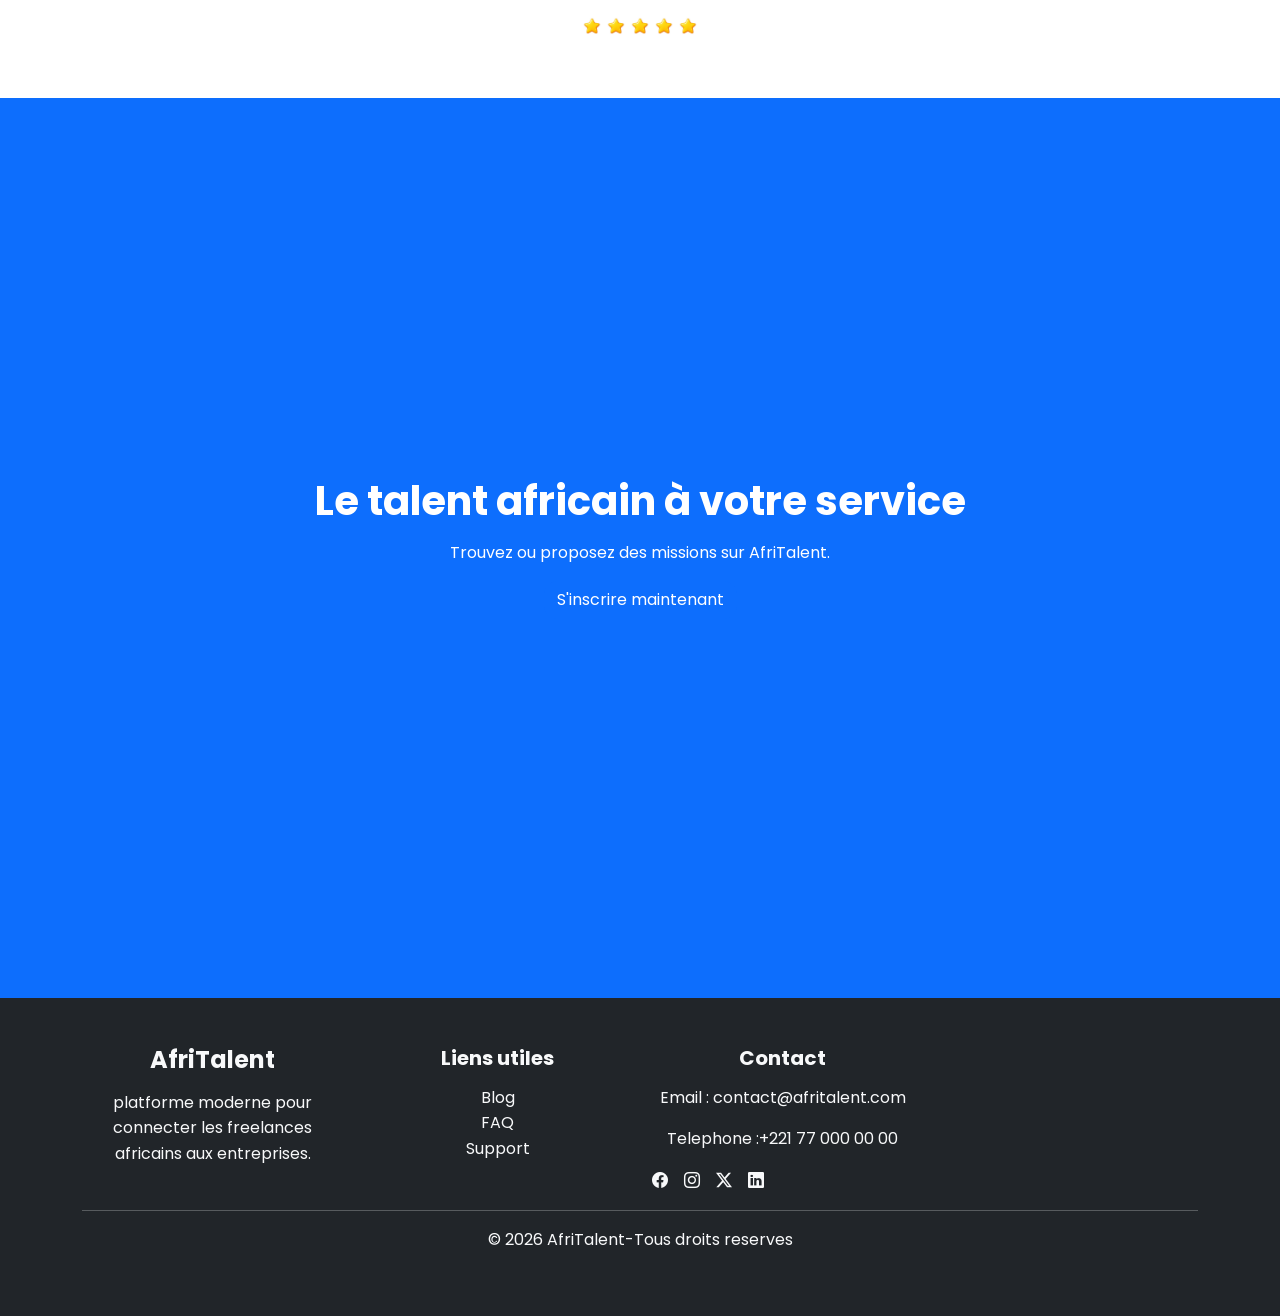
==== commit 8ec357dd: "js : dark mode avec localstorage,navbar dynamique au scroll" ====
--- a/index.html
+++ b/index.html
@@ -49,6 +49,9 @@
         <li class="nav-item"> 
             <a class="nav-link active" href="#">Rejoindre AfriTalent</a>
         </li>
+        <button id="theme-toggle" class="btn btn-outline-light">
+    <i class="bi bi-moon-fill"></i>
+</button>
      </ul> 
      </div>
      </div>
@@ -309,6 +312,9 @@
    <script src=" https://cdn.jsdelivr.net/npm/bootstrap@5.3.0/dist/js/bootstrap.bundle.min.js" >
 
 </script>  
-     
+ <button id="backToTop" class="btn btn-primary">
+    
+</button>  
+<script src="js/main.js"></script>  
 </body>
 </html>
--- a/css/style.css
+++ b/css/style.css
@@ -233,3 +233,26 @@
 main{
     margin-top: 120px;
 }
+/* Dark Mode */
+body.dark-mode{
+    background-color:#121212;
+    color:white;
+}
+
+/* Navbar au scroll */
+.navbar.scrolled{
+    background-color:#212529 !important;
+    box-shadow:0 4px 10px rgba(0,0,0,0.2);
+    padding-top:5px;
+    padding-bottom:5px;
+    transition:all 0.3s ease;
+}
+
+/* Bouton retour en haut */
+#backToTop{
+    position:fixed;
+    bottom:20px;
+    right:20px;
+    display:none;
+    z-index:999;
+}
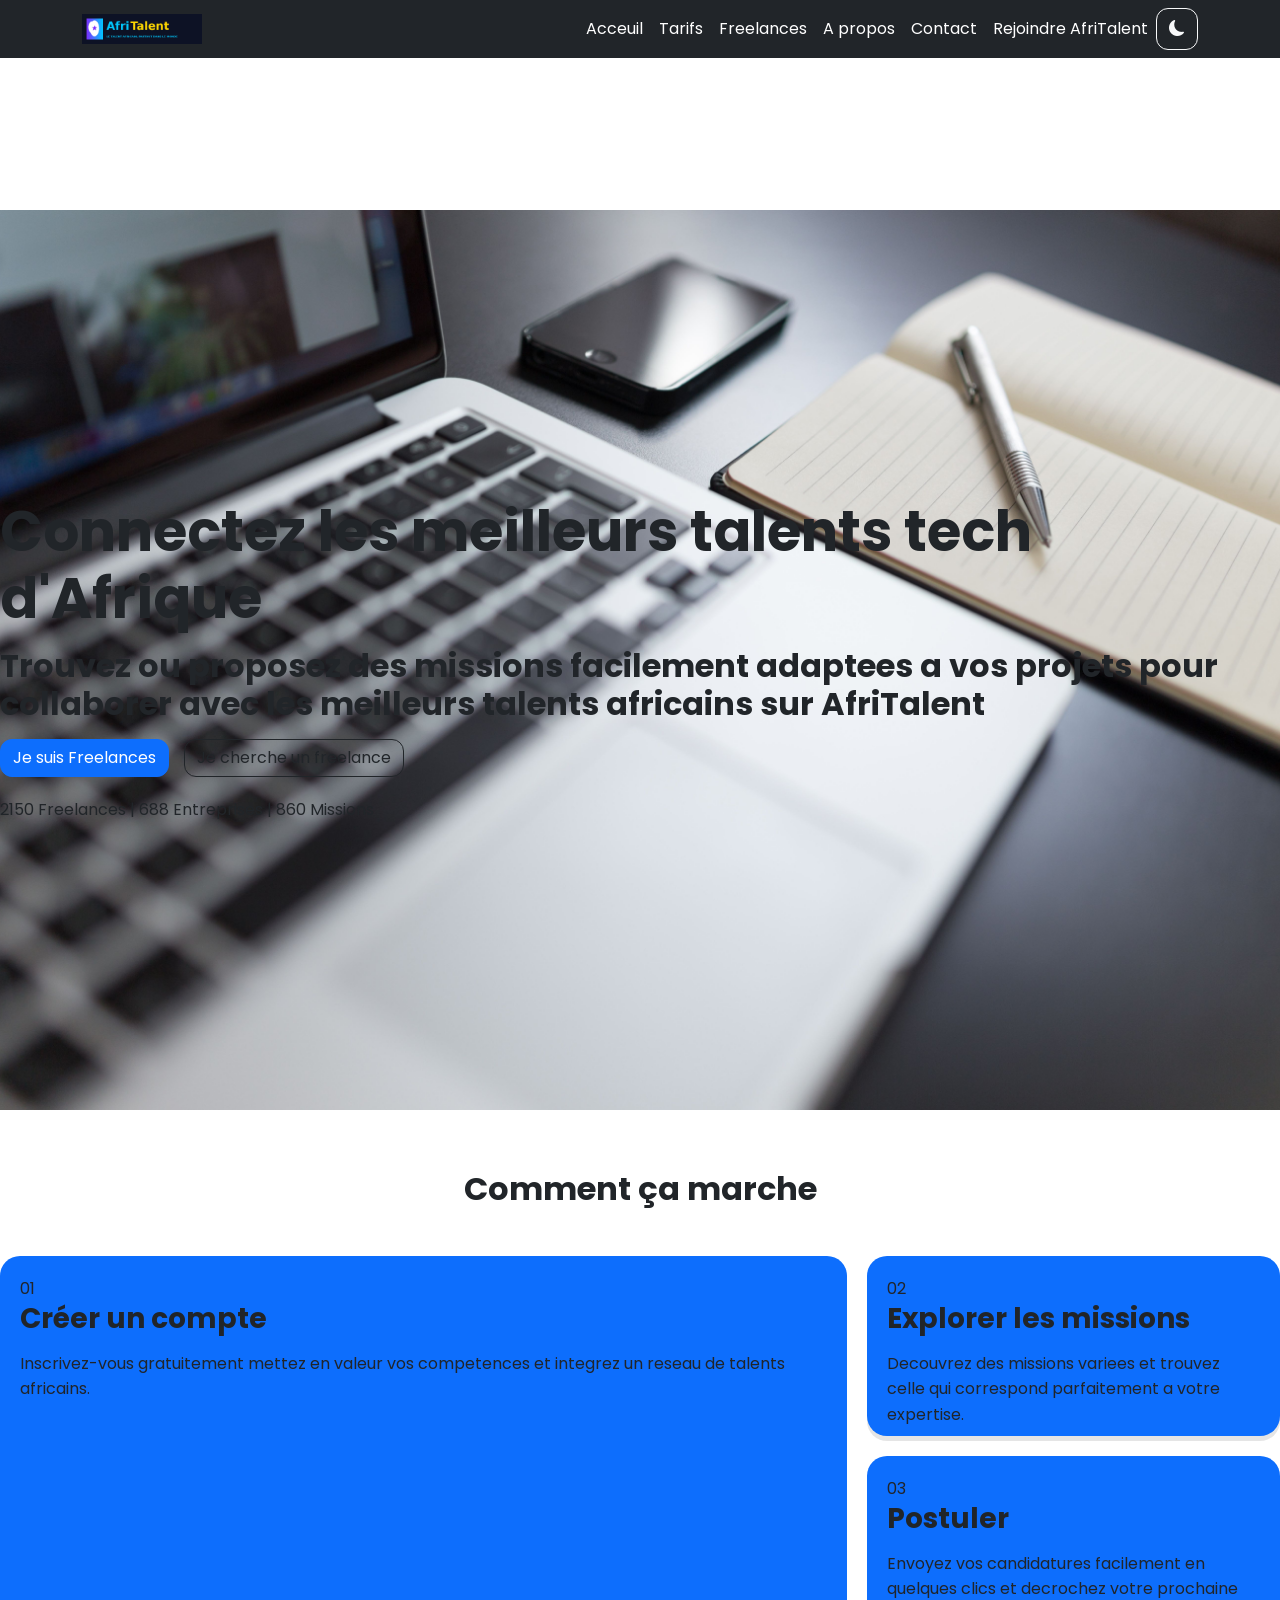
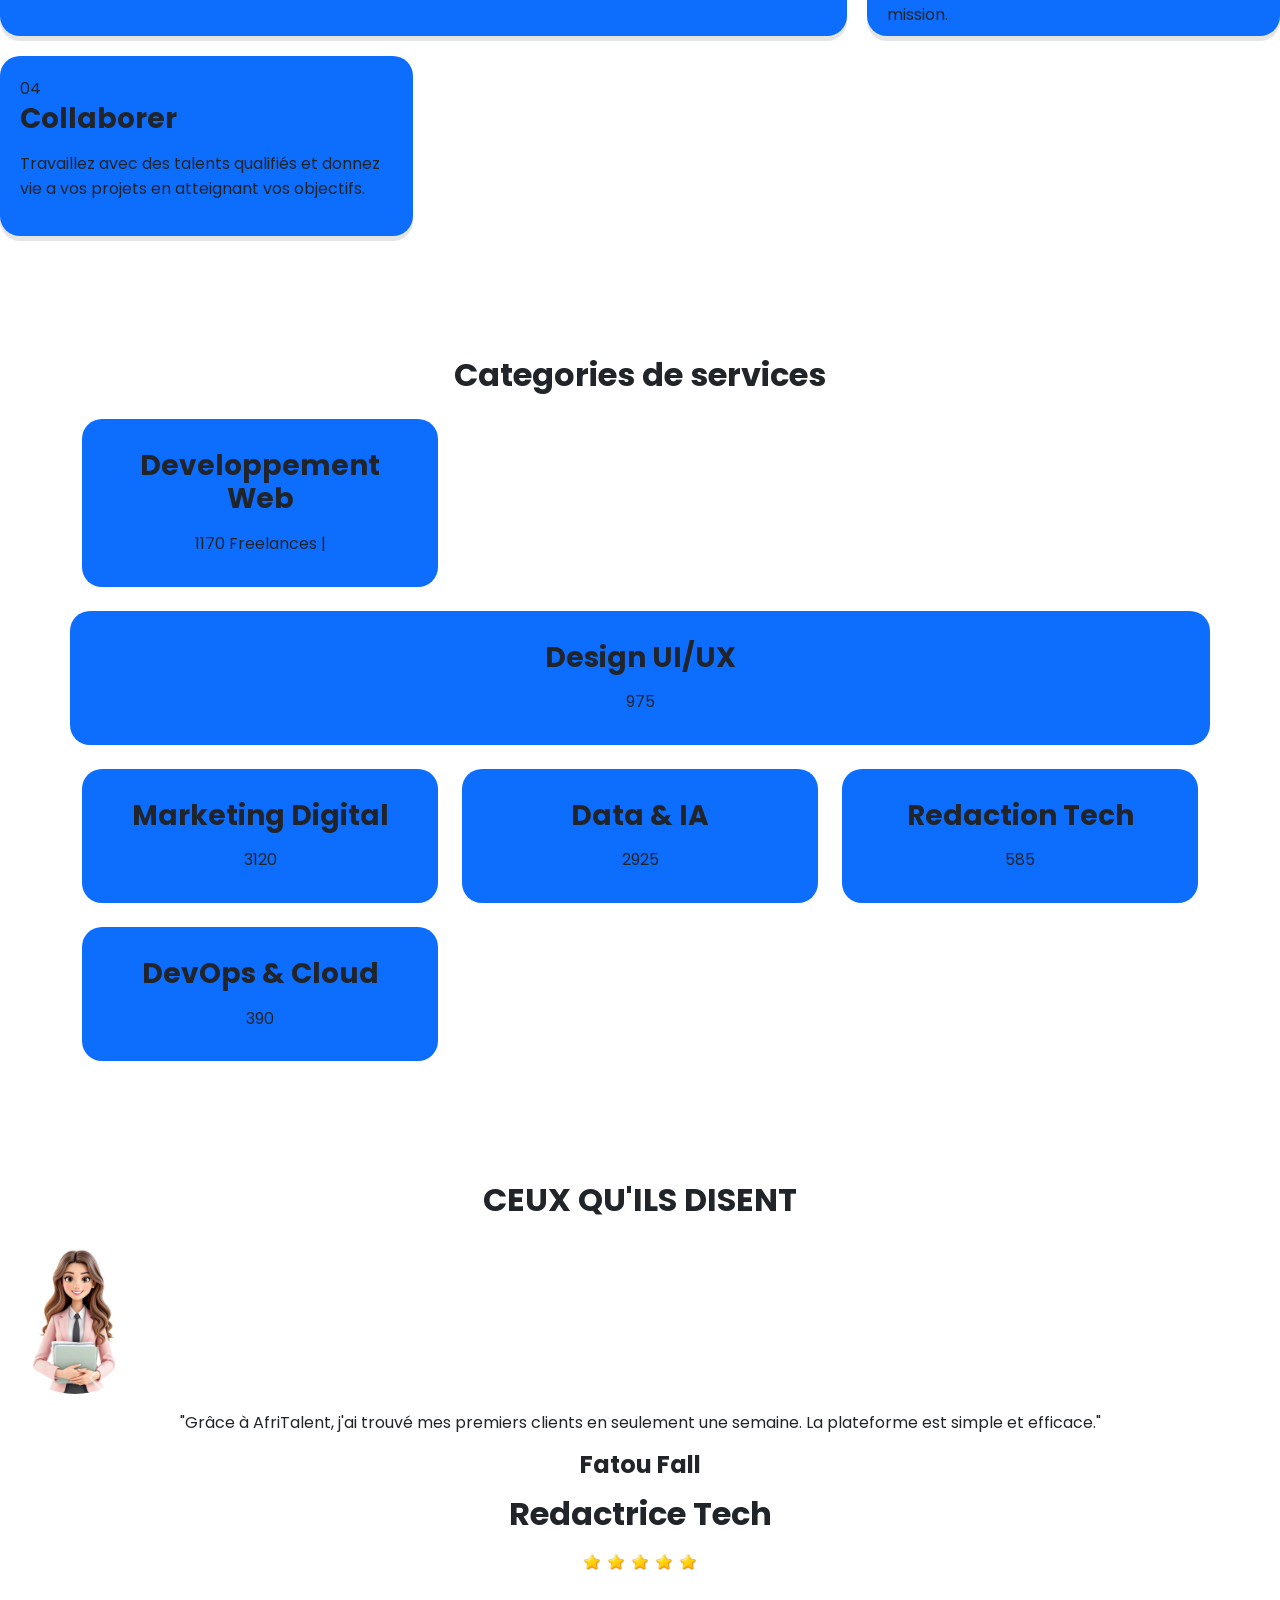
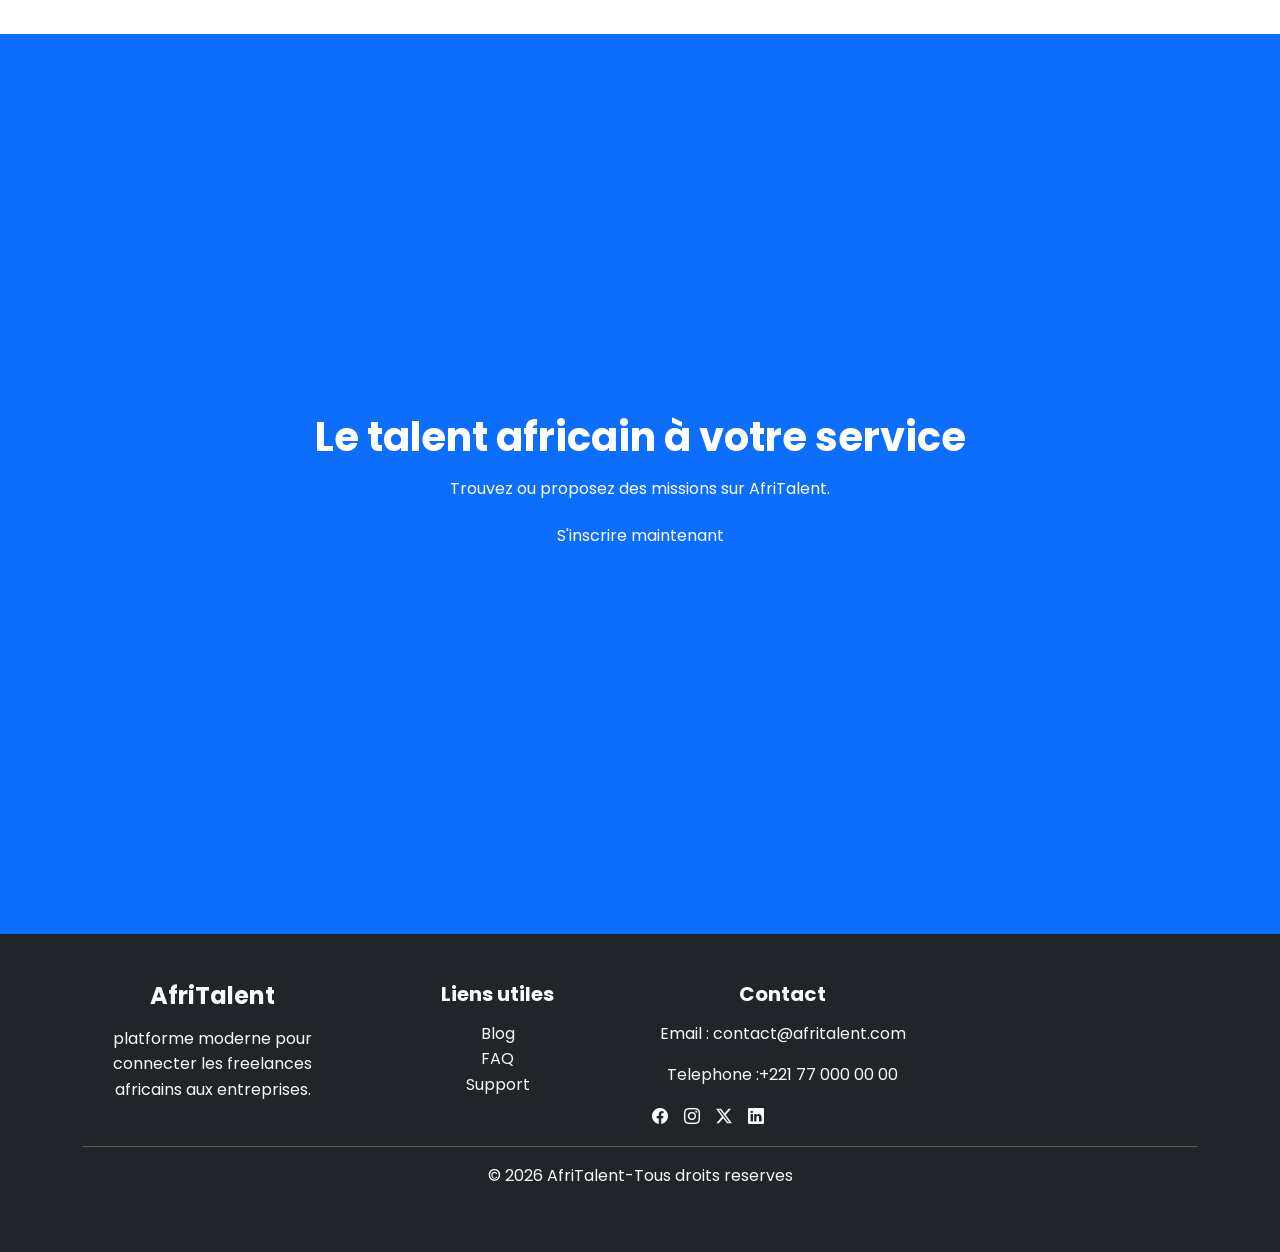
==== commit 65ecd8aa: "JS : compteurs animes au scroll et animations fade in des sections" ====
--- a/index.html
+++ b/index.html
@@ -60,7 +60,7 @@
       
      <main>
 
-<section  id="acceuil" class="hero py-5">
+<section  id="acceuil" class="hero py-5 fade-in">
      <div class="hero-text">
     <h1 class="display-4 fw-bold">Connectez les meilleurs talents tech d'Afrique</h1>
     <h2>Trouvez ou proposez des missions facilement
@@ -72,12 +72,14 @@
     <button class="btn btn-outline-dark">Je cherche un freelance</button>
     </div> 
     <div class="hero-stats">
-        <p>+0 freelances |+0 entreprises| +0 missions</p>
+    <span class="counter" data-target="2500">0</span> Freelances |
+    <span class="counter" data-target="800">0</span> Entreprises |
+    <span class="counter" data-target="1000">0</span> Missions
+</div>
     </div>
-    </div>
-
-</section>
-<section class="cartes" id="comment">
+
+</section>
+<section class="cartes fade-in" >
     <h2 class="text-center mb-5">Comment ça marche</h2>
 
     <div class="bento-grid">
@@ -122,41 +124,41 @@
             <div class="col-12 col-md-6 col-lg-4">
                 <div class="category-card">
                     <h3>Developpement Web</h3>
-                    <p>+0 Freelances</p>
+                    <span class="counter" data-target="3000">0</span> Freelances |
                 </div>
             </div>
 
             
                 <div class="category-card">
                     <h3>Design UI/UX</h3>
-                    <p>+0 Freelances</p>
+                   <span class="counter" data-target="2500">0</span>
                 </div>
 
             <div class="col-12 col-md-6 col-lg-4">
                 <div class="category-card">
                     <h3>Marketing Digital</h3>
-                    <p>+0 Freelances</p>
+                    <span class="counter" data-target="8000">0</span>
                 </div>
             </div>
 
             <div class="col-12 col-md-6 col-lg-4">
                 <div class="category-card">
                     <h3>Data & IA</h3>
-                    <p>+0 Freelances</p>
+                    <span class="counter" data-target="7500">0</span> 
                 </div>
             </div>
 
             <div class="col-12 col-md-6 col-lg-4">
                 <div class="category-card">
                     <h3>Redaction Tech</h3>
-                    <p>+0 Freelances</p>
+                <span class="counter" data-target="1500">0</span> 
                 </div>
             </div>
 
             <div class="col-12 col-md-6 col-lg-4">
                 <div class="category-card">
                     <h3>DevOps & Cloud</h3>
-                    <p>+0 Freelances</p>
+                    <span class="counter" data-target="1000">0</span>
                 </div>
             </div>
 
@@ -164,7 +166,7 @@
     </div>
 </section>
 </main>
-    <section>
+    <section class="fade-in">
     <h2  class="text-center mb-4"> CEUX QU'ILS DISENT</h2>
 
         <div id="carouselExample" class="carousel slide"data-bs-ride="carousel">
@@ -240,7 +242,7 @@
 </section>
     
     
-    <section id="acceuil" class="hero py-5">
+    <section class="hero py-5  fade-in">
   <div class="hero-overlay"></div>
   <div class="container hero-content">
     <h1>Le talent africain à votre service</h1>
--- a/css/style.css
+++ b/css/style.css
@@ -256,3 +256,13 @@
     display:none;
     z-index:999;
 }
+.fade-in{
+    opacity:0;
+    transform:translateY(40px);
+    transition:all 0.8s ease;
+}
+
+.fade-in.show{
+    opacity:1;
+    transform:translateY(0);
+}
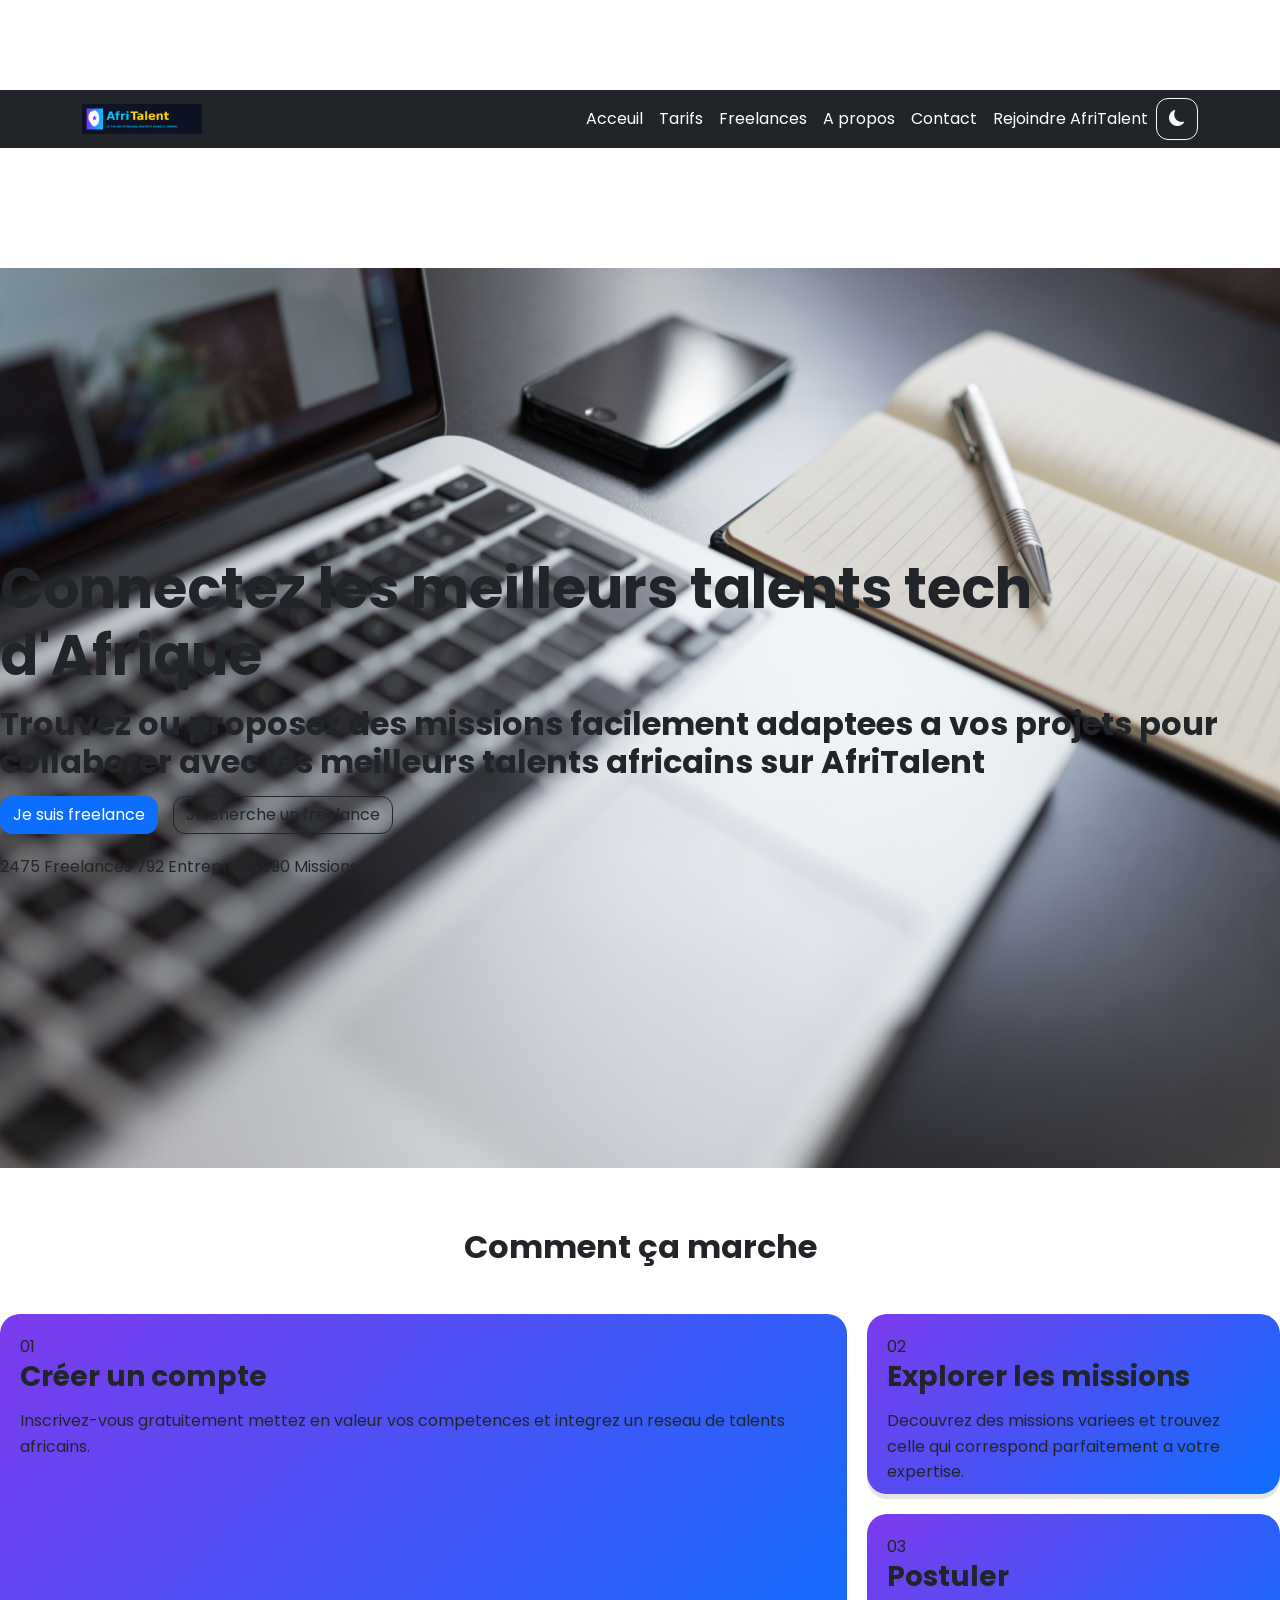
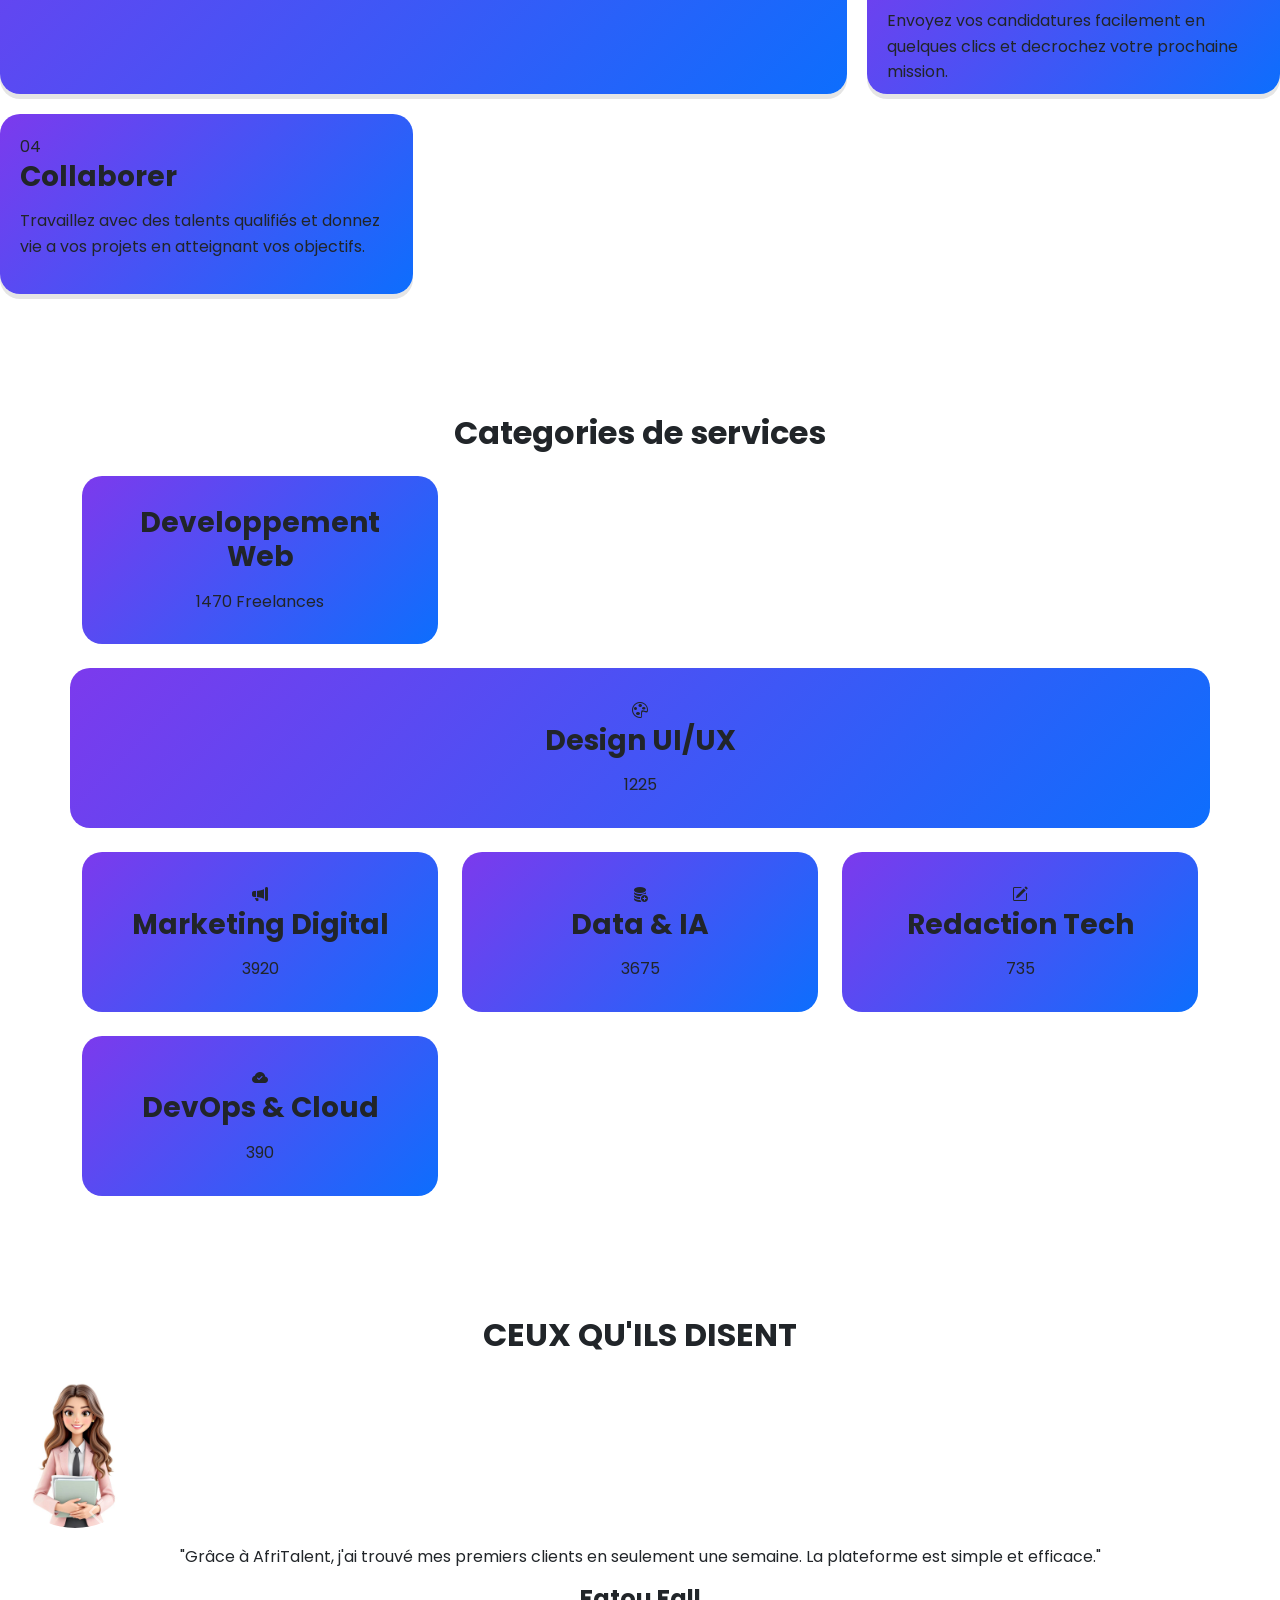
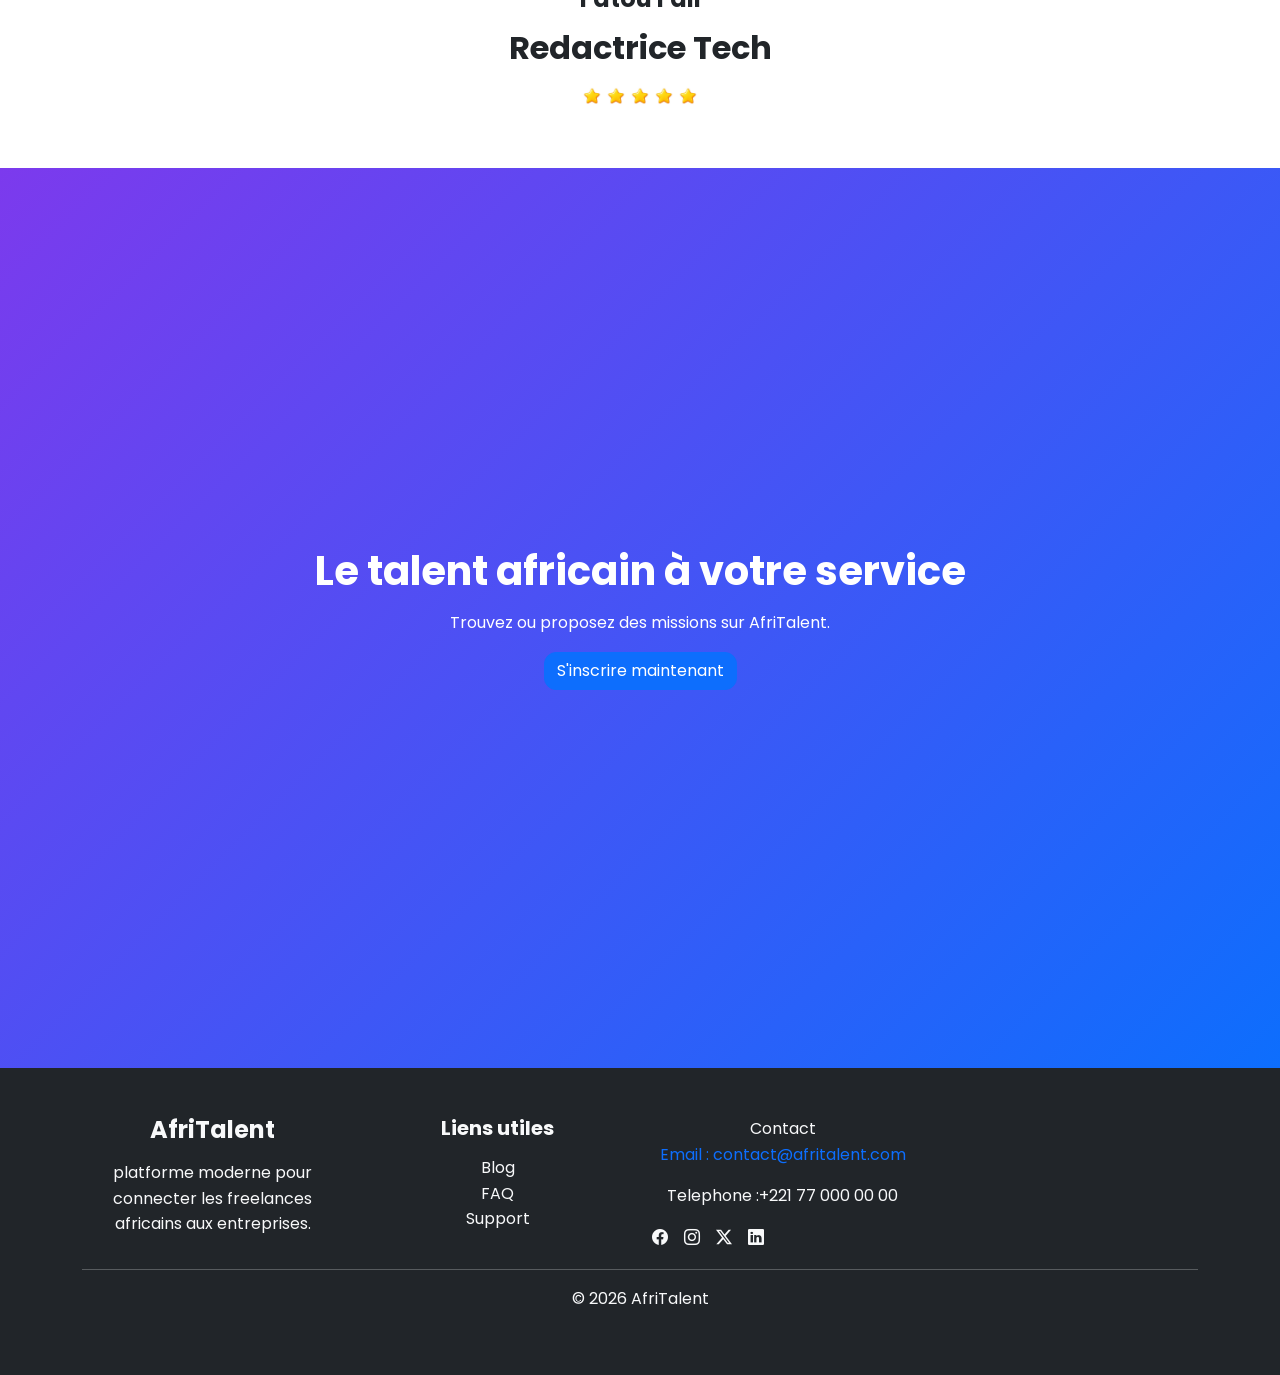
==== commit b8100bd5: "JS : filtrage dynamique des freelances et validation du formulaire de contact" ====
--- a/index.html
+++ b/index.html
@@ -18,10 +18,9 @@
        <nav class="navbar navbar-expand-lg navbar-dark bg-dark fixed-top">
         <div class="container">
 
-            <img src="images/logoo afritalent.jpg" alt="logo" width="120">
-
-
-         <a class="navbar-brand fw-bold" href="#"></a>
+           <a class="navbar-brand" href="#">
+    <img src="images/logoo afritalent.jpg" width="120">
+</a>
         <button class="navbar-toggler" type="button" 
         data-bs-toggle="collapse"data-bs-target="#navbarNav">
             <span class="navbar-toggler-icon"></span>
@@ -47,7 +46,7 @@
             <a class="nav-link active" href="contact.html">Contact</a>
         </li> 
         <li class="nav-item"> 
-            <a class="nav-link active" href="#">Rejoindre AfriTalent</a>
+            <a class="nav-link active" href="contact.html">Rejoindre AfriTalent</a>
         </li>
         <button id="theme-toggle" class="btn btn-outline-light">
     <i class="bi bi-moon-fill"></i>
@@ -68,12 +67,16 @@
         talents africains sur AfriTalent 
     </h2>
     <div class="hero-buttons">
-    <button class="btn btn-primary">Je suis Freelances</button>
-    <button class="btn btn-outline-dark">Je cherche un freelance</button>
+    <a href="" class="btn btn-primary">
+  Je suis freelance
+</a>
+    <a href="freelances.html" class="btn btn-outline-dark">
+  Je cherche un freelance
+</a>
     </div> 
     <div class="hero-stats">
-    <span class="counter" data-target="2500">0</span> Freelances |
-    <span class="counter" data-target="800">0</span> Entreprises |
+    <span class="counter" data-target="2500">0</span> Freelances 
+    <span class="counter" data-target="800">0</span> Entreprises 
     <span class="counter" data-target="1000">0</span> Missions
 </div>
     </div>
@@ -124,18 +127,20 @@
             <div class="col-12 col-md-6 col-lg-4">
                 <div class="category-card">
                     <h3>Developpement Web</h3>
-                    <span class="counter" data-target="3000">0</span> Freelances |
-                </div>
-            </div>
-
-            
-                <div class="category-card">
+                    <span class="counter" data-target="3000">0</span> Freelances 
+                </div>
+            </div>
+
+            
+                <div class="category-card">
+                    <i class="bi bi-palette"></i>
                     <h3>Design UI/UX</h3>
                    <span class="counter" data-target="2500">0</span>
                 </div>
 
             <div class="col-12 col-md-6 col-lg-4">
                 <div class="category-card">
+                    <i class="bi bi-megaphone-fill"></i>
                     <h3>Marketing Digital</h3>
                     <span class="counter" data-target="8000">0</span>
                 </div>
@@ -143,6 +148,7 @@
 
             <div class="col-12 col-md-6 col-lg-4">
                 <div class="category-card">
+                    <i class="bi bi-database-fill-add"></i>
                     <h3>Data & IA</h3>
                     <span class="counter" data-target="7500">0</span> 
                 </div>
@@ -150,6 +156,7 @@
 
             <div class="col-12 col-md-6 col-lg-4">
                 <div class="category-card">
+                    <i class="bi bi-pencil-square"></i>
                     <h3>Redaction Tech</h3>
                 <span class="counter" data-target="1500">0</span> 
                 </div>
@@ -157,6 +164,7 @@
 
             <div class="col-12 col-md-6 col-lg-4">
                 <div class="category-card">
+                    <i class="bi bi-cloud-check-fill"></i>
                     <h3>DevOps & Cloud</h3>
                     <span class="counter" data-target="1000">0</span>
                 </div>
@@ -247,7 +255,7 @@
   <div class="container hero-content">
     <h1>Le talent africain à votre service</h1>
     <p>Trouvez ou proposez des missions sur AfriTalent.</p>
-    <a href="#" class="btn btn-primary">S'inscrire maintenant</a>
+    <a href="contact.html" class="btn btn-primary">S'inscrire maintenant</a>
   </div>
 </section>
     <footer class="bg-dark text-light py-5">
@@ -266,12 +274,12 @@
                     <h5>Liens utiles</h5>
                     <ul class="list-unstyled">
                         <li>
-                            <a href="#" class="text-light text-decoration-none ">
+                            <a href="about.html" class="text-light text-decoration-none ">
                                 Blog
                             </a>
                         </li>
                         <li>
-                            <a href="#" class="text-light text-decoration-none">
+                            <a href="Tarifs.html" class="text-light text-decoration-none">
                                 FAQ
                             </a>
                         </li>
@@ -284,9 +292,9 @@
                 </div>
                 <!--colonne4-->
                 <div class="col-md-3">
-                    <h5>Contact</h5>
+                    <a href="contact.html" class="text-light text-decoration-none">Contact</a>
                     <p>
-                        Email : contact@afritalent.com
+                       <a href="mailto:contact@afritalent.com "> Email : contact@afritalent.com</a>
                     </p>
                     <p>Telephone :+221 77 000 00 00</p>
                     <div class="d-flex gap-3">
@@ -301,19 +309,17 @@
 
             </div>
             <hr>
-            <p class="text-center">
-                © 2026 AfriTalent-Tous droits reserves
-
-            </p>
+            
+                <p class="text-center">© <span id="year"></span> AfriTalent</p>
+
 
         </div>
 
     </footer>
 
 
-   <script src=" https://cdn.jsdelivr.net/npm/bootstrap@5.3.0/dist/js/bootstrap.bundle.min.js" >
-
-</script>  
+   <script src="https://cdn.jsdelivr.net/npm/bootstrap@5.3.0/dist/js/bootstrap.bundle.min.js" ></script>
+
  <button id="backToTop" class="btn btn-primary">
     
 </button>  
--- a/css/style.css
+++ b/css/style.css
@@ -22,7 +22,8 @@
 body{
     padding-top: 90px;
     font-family:var(--font-main);
-    background-color: var(--light-color);
+    line-height: 1.6;
+    background-color: var(--light-color) ;
     color: var(--dark-color);
     line-height: 1.6;
 }
@@ -32,8 +33,12 @@
     background-size: cover;
     background-repeat: no-repeat;
 }
+.navbar{
+    position: relative;
+    z-index: 1000;
+}
 #histoire{
-    background-image: url(../images/histoire2.jpg);
+    background-image: url('../images/histoire2.jpg');
     background-position:center ;
     background-size: cover;
     background-repeat: no-repeat;
@@ -66,15 +71,16 @@
 }
 /*for tarifs*/
 .card img{
-    height: 180px;
-    object-fit: cover;
+    height: 250px;
+    width: 100%;
+    object-fit: contain;
 }
 
 /*cartes*/
 .card{
     border:none;
     border-radius: var(--border-radius);
-    overflow: hidden;
+    /*overflow: hidden;*/
     transition: var(--transition);
 }
 .card:hover{
@@ -98,7 +104,7 @@
 .hero-overlay {
   position: absolute;
   inset: 0;
-  background: var(--primary-color);
+  background:linear-gradient(135deg,#7c3aed,#0d6efd);
 }
 
 .hero-content {
@@ -150,6 +156,7 @@
     display: flex;
     gap: 15px;
     margin-bottom: 20px;
+
 }
 .hero-image img{
     width: 500px;
@@ -163,7 +170,7 @@
     gap: 20px;
 }
 .bento-item{
-    background:var(--primary-color);
+    background:linear-gradient(135deg,#7c3aed,#0d6efd);
     padding: 20px;
     border-radius: 20px;
     box-shadow: 0 5px rgba(0, 0,0,0.1);
@@ -172,9 +179,9 @@
     grid-column: span 2;
     grid-row: span 2;
 }
-/*.big{
+.big{
     grid-column: span 2;
-}*/
+}
 /*categories*/
 .categories-grid{
     display: grid;
@@ -182,7 +189,7 @@
     gap: 20px;
 }
 .category-card{
-    background:var(--primary-color);
+    background: linear-gradient(135deg,#7c3aed,#0d6efd);
     padding: 30px;
     border-radius: 20px;
     text-align: center;
@@ -241,7 +248,7 @@
 
 /* Navbar au scroll */
 .navbar.scrolled{
-    background-color:#212529 !important;
+    background-color:#212529 ;
     box-shadow:0 4px 10px rgba(0,0,0,0.2);
     padding-top:5px;
     padding-bottom:5px;
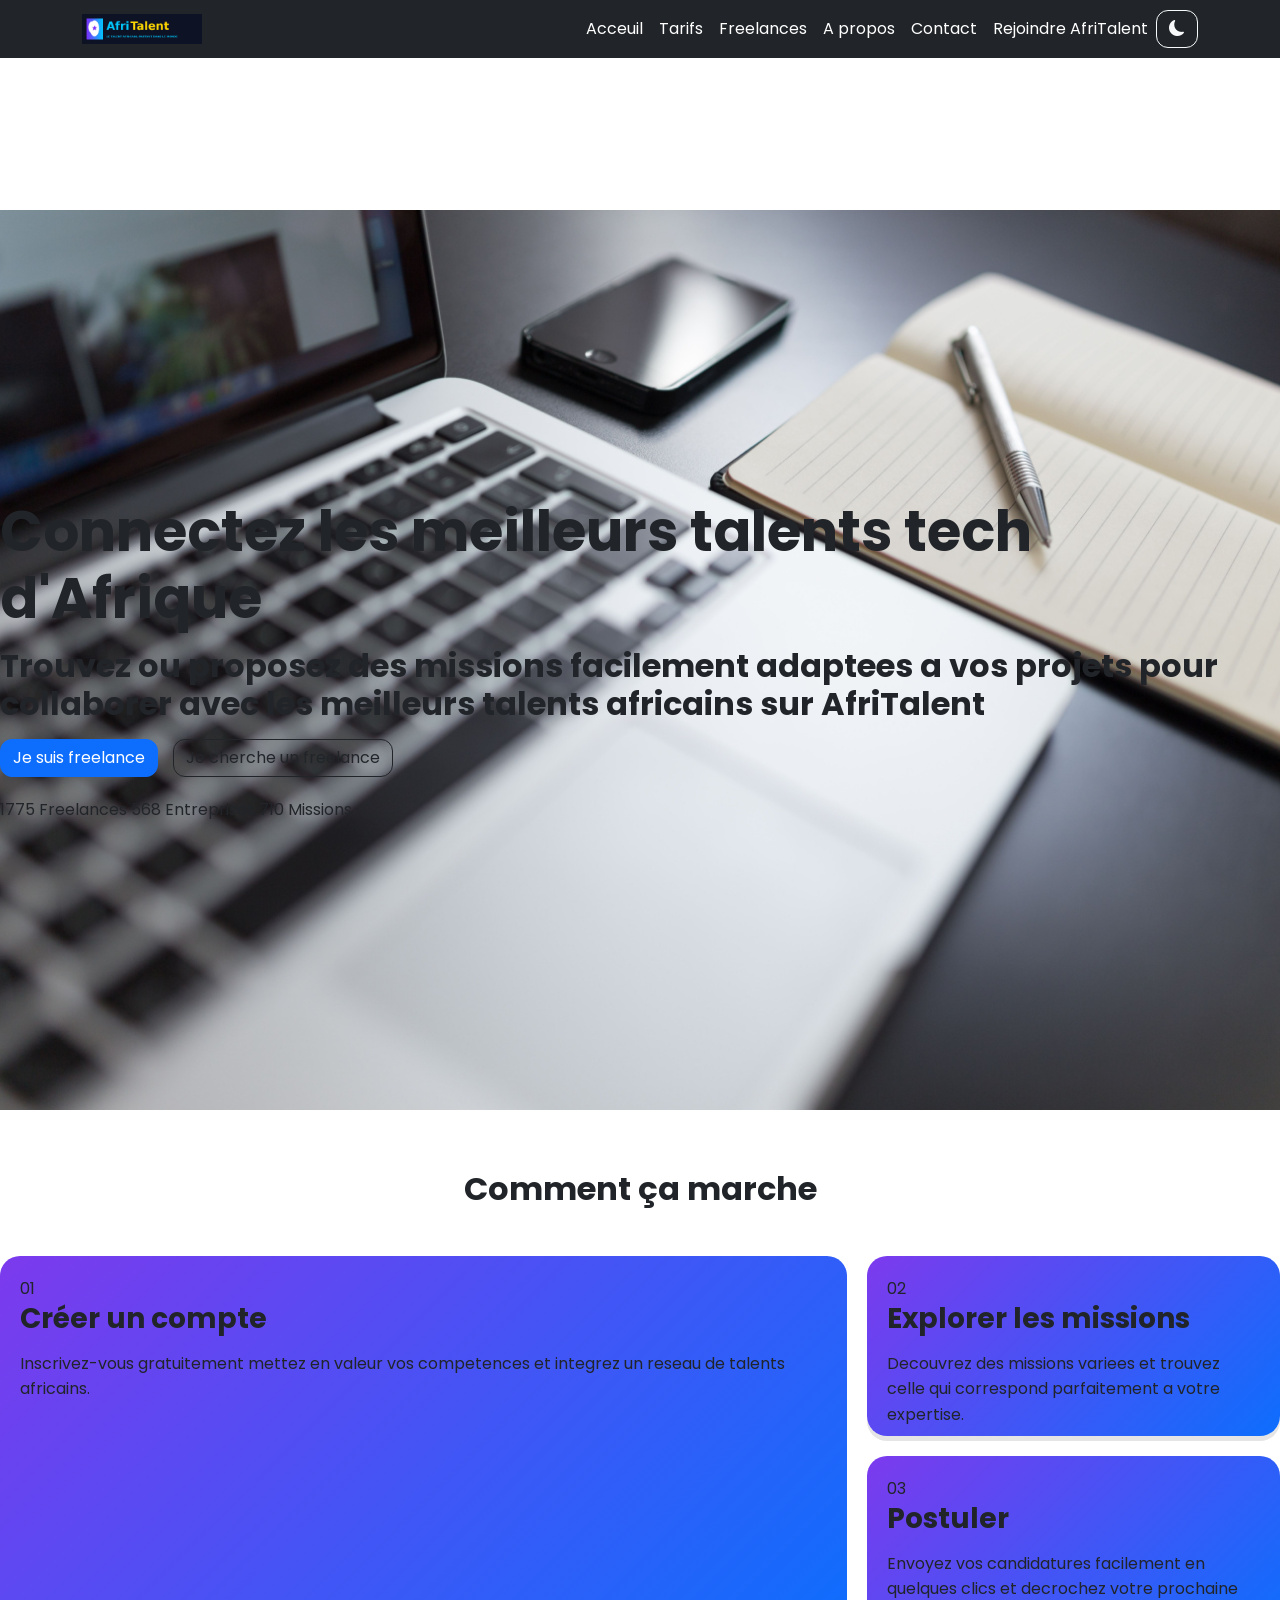
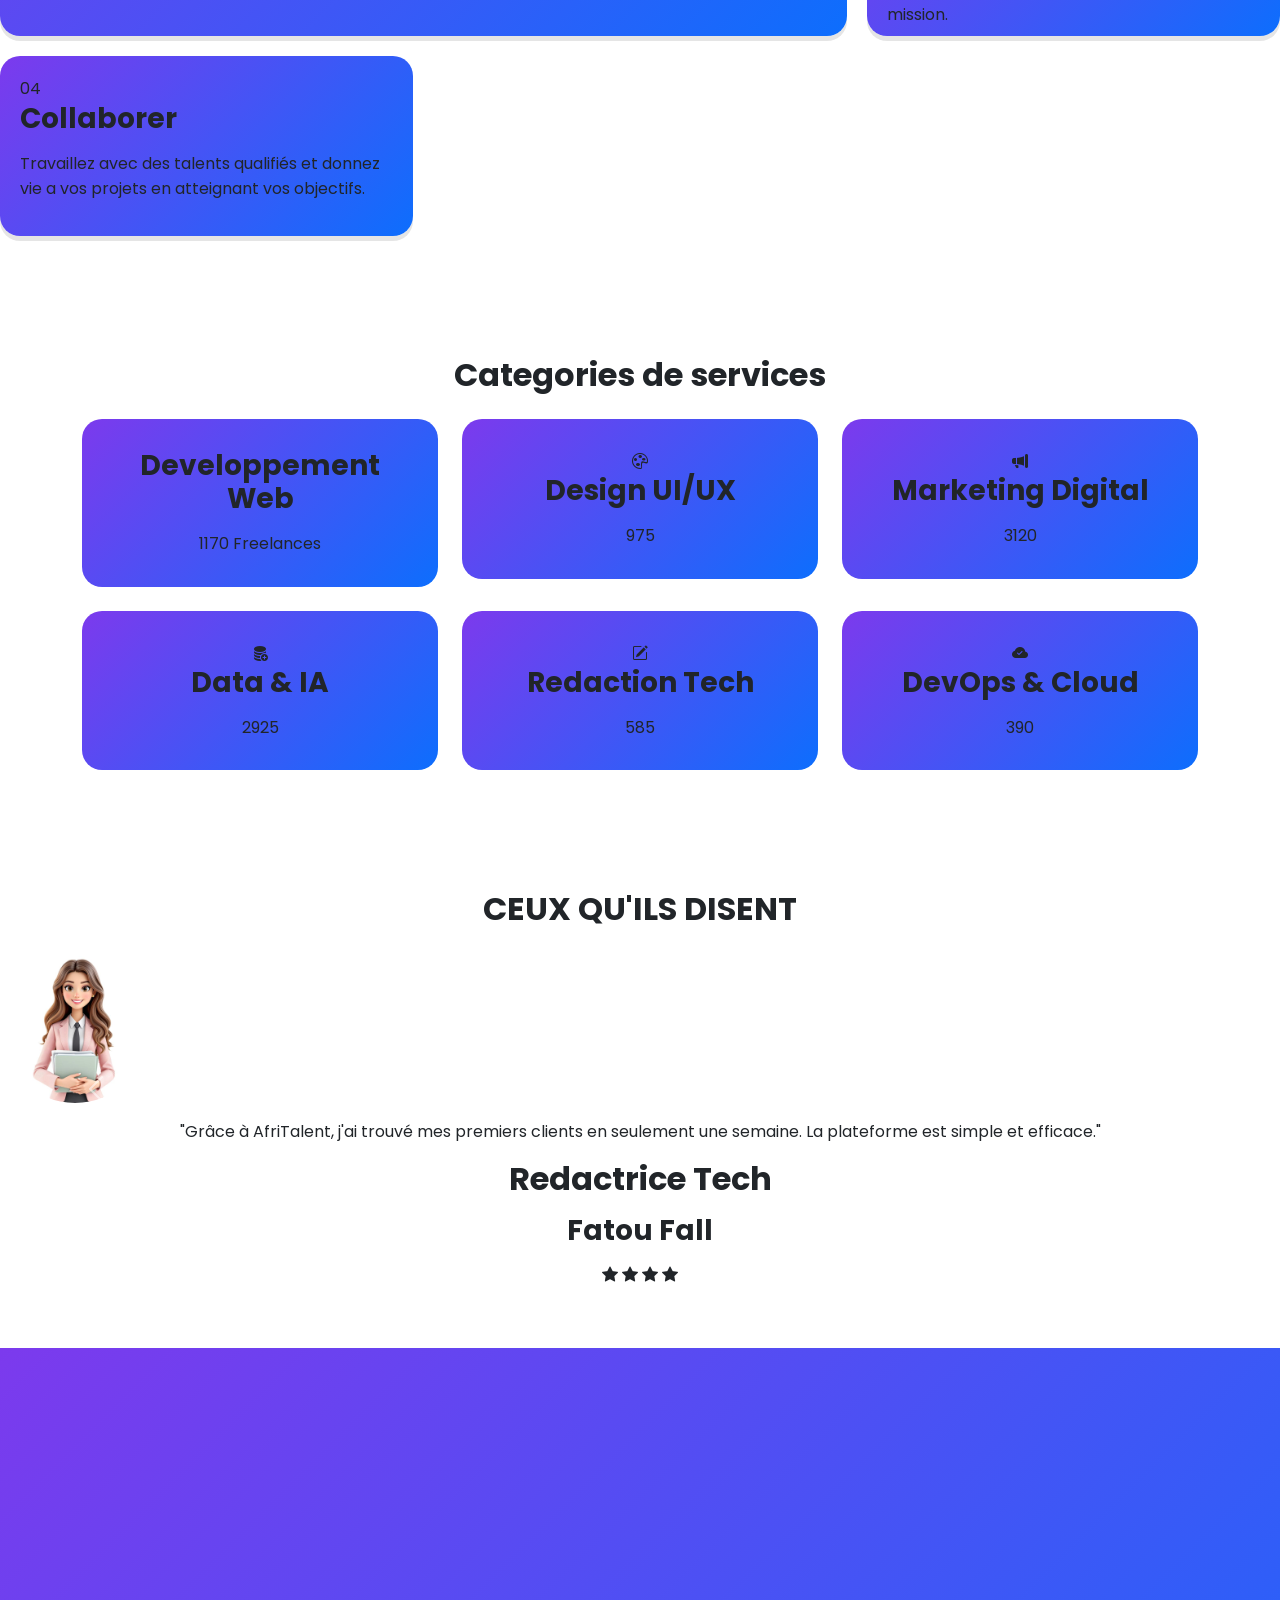
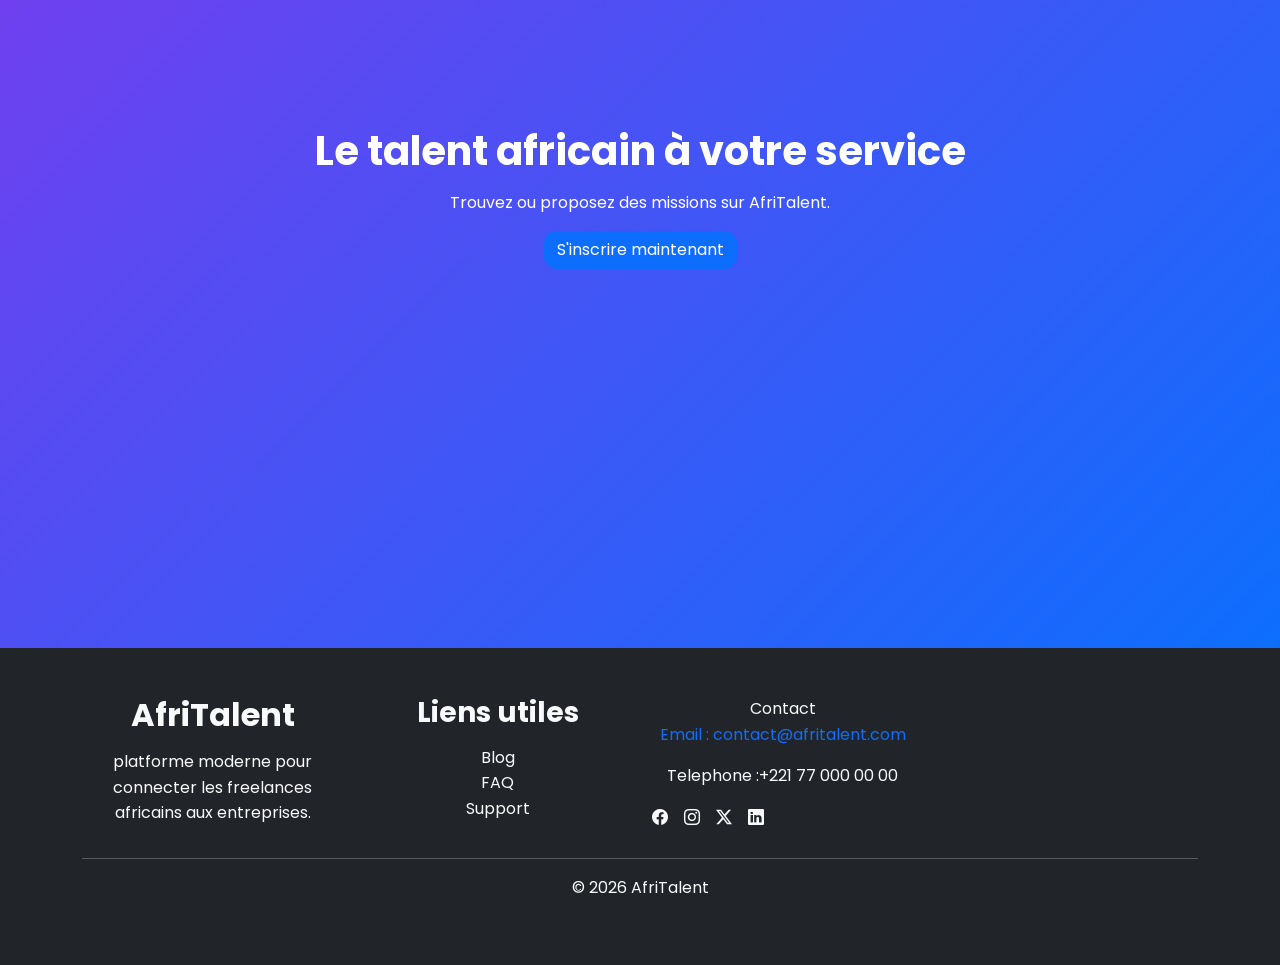
==== commit 049aae37: "Finalisation : corrections responsive , optimisation du code et commentaires" ====
--- a/index.html
+++ b/index.html
@@ -1,5 +1,5 @@
 <!DOCTYPE html>
-<html lang="en">
+<html lang="fr">
 <head>
 
     <meta charset="UTF-8">
@@ -8,25 +8,29 @@
     <link rel="stylesheet" href="https://cdn.jsdelivr.net/npm/bootstrap-icons@1.11.3/font/bootstrap-icons.min.css">
     <link rel="preconnect" href="https://fonts.googleapis.com">
 <link rel="preconnect" href="https://fonts.gstatic.com" crossorigin>
-<link href="https://fonts.googleapis.com/css2?family=Poppins:ital,wght@0,100;0,200;0,300;0,
-400;0,500;0,600;0,700;0,800;0,900;1,100;1,200;1,300;1,400;1,500;
-1,600;1,700;1,800;1,900&display=swap" rel="stylesheet">
+<link href="https://fonts.googleapis.com/css2?family=Poppins:ital,wght@0,100;0,200;0,300;0,400;0,500;0,600;0,700;0,800;0,900;1,100;1,200;1,300;1,400;1,500;1,600;1,700;1,800;1,900&display=swap" rel="stylesheet">
     <link rel="stylesheet" href="css/style.css">
      <title>AfriTalent</title>
     </head>
     <body>
+        <!-- Barre de navigation principale -->
        <nav class="navbar navbar-expand-lg navbar-dark bg-dark fixed-top">
+         <!-- Conteneur Bootstrap pour centrer le contenu -->
         <div class="container">
-
+ <!-- Logo du site -->
            <a class="navbar-brand" href="#">
-    <img src="images/logoo afritalent.jpg" width="120">
+    <img src="images/logoo-afritalent.jpg" width="120" alt="">
 </a>
+  <!-- Bouton menu hamburger visible sur petits écrans -->
         <button class="navbar-toggler" type="button" 
-        data-bs-toggle="collapse"data-bs-target="#navbarNav">
+        data-bs-toggle="collapse" data-bs-target="#navbarNav">
             <span class="navbar-toggler-icon"></span>
              </button>
+               <!-- Contenu de la navbar qui se replie sur mobile -->
     <div class="collapse navbar-collapse" id="navbarNav">
+          <!-- Liste des liens de navigation alignés à droite -->
     <ul class="navbar-nav ms-auto">
+          <!-- Lien vers la page d'accueil -->
         <li class="nav-item">
 
 
@@ -34,7 +38,7 @@
             <a class="nav-link active" href="index.html" >Acceuil</a>
         </li>
         <li class="nav-item">
-            <a class="nav-link active" href="Tarifs.html">Tarifs</a>
+            <a class="nav-link active" href="tarifs.html">Tarifs</a>
         </li>
         <li class="nav-item">
             <a class="nav-link active" href="freelances.html">Freelances</a>
@@ -48,33 +52,41 @@
         <li class="nav-item"> 
             <a class="nav-link active" href="contact.html">Rejoindre AfriTalent</a>
         </li>
-        <button id="theme-toggle" class="btn btn-outline-light">
+     </ul> 
+      <!-- Bouton permettant d'activer le mode sombre -->
+     <button id="theme-toggle" class="btn btn-outline-light">
     <i class="bi bi-moon-fill"></i>
-</button>
-     </ul> 
+    </button>   
      </div>
      </div>
      
      </nav>
       
      <main>
-
+<!-- Section Hero (principale de la page d'accueil) -->
 <section  id="acceuil" class="hero py-5 fade-in">
+      <!-- Conteneur du texte principal -->
      <div class="hero-text">
+          <!-- Titre principal du site -->
     <h1 class="display-4 fw-bold">Connectez les meilleurs talents tech d'Afrique</h1>
+     <!-- Sous-titre de présentation -->
     <h2>Trouvez ou proposez des missions facilement
          adaptees a vos projets pour collaborer avec les meilleurs 
         talents africains sur AfriTalent 
     </h2>
+      <!-- Boutons d'action principaux -->
     <div class="hero-buttons">
+          <!-- Bouton destiné aux freelances -->
     <a href="" class="btn btn-primary">
   Je suis freelance
 </a>
+ <!-- Bouton destiné aux entreprises recherchant un freelance -->
     <a href="freelances.html" class="btn btn-outline-dark">
   Je cherche un freelance
 </a>
     </div> 
     <div class="hero-stats">
+          <!-- Nombre de freelances -->
     <span class="counter" data-target="2500">0</span> Freelances 
     <span class="counter" data-target="800">0</span> Entreprises 
     <span class="counter" data-target="1000">0</span> Missions
@@ -82,11 +94,13 @@
     </div>
 
 </section>
+<!-- Section expliquant les étapes d'utilisation de la plateforme -->
 <section class="cartes fade-in" >
+     <!-- Titre de la section -->
     <h2 class="text-center mb-5">Comment ça marche</h2>
-
+ <!-- Grille Bento contenant les différentes étapes -->
     <div class="bento-grid">
-
+<!-- Étape 1 : Création du compte -->
         <div class="bento-item big">
             <span class="etape">01</span>
             <h3>Créer un compte</h3>
@@ -118,12 +132,15 @@
 
     </div>
 </section>
+ <!-- Section des catégories de services proposées sur la plateforme -->
 <section>
+      <!-- Conteneur principal -->
     <div class="container" id="Categories">
+          <!-- Titre de la section -->
         <h2 class="text-center mb-4">Categories de services</h2>
-
+ <!-- Ligne Bootstrap contenant les cartes -->
         <div class="row g-4">
-
+  <!-- Catégorie Développement Web -->
             <div class="col-12 col-md-6 col-lg-4">
                 <div class="category-card">
                     <h3>Developpement Web</h3>
@@ -131,13 +148,13 @@
                 </div>
             </div>
 
-            
+            <div  class="col-12 col-md-6 col-lg-4">
                 <div class="category-card">
                     <i class="bi bi-palette"></i>
                     <h3>Design UI/UX</h3>
                    <span class="counter" data-target="2500">0</span>
                 </div>
-
+            </div>
             <div class="col-12 col-md-6 col-lg-4">
                 <div class="category-card">
                     <i class="bi bi-megaphone-fill"></i>
@@ -174,26 +191,32 @@
     </div>
 </section>
 </main>
+<!-- Section des témoignages clients -->
     <section class="fade-in">
+         <!-- Titre de la section -->
     <h2  class="text-center mb-4"> CEUX QU'ILS DISENT</h2>
-
-        <div id="carouselExample" class="carousel slide"data-bs-ride="carousel">
+<!-- Carrousel Bootstrap des témoignages -->
+        <div id="carouselExample" class="carousel slide" data-bs-ride="carousel">
             <div class="carousel-inner">
+<!-- Premier témoignage (actif au chargement) -->
             <div class="carousel-item active text-center">
+                 <!-- Photo du témoin -->
             <img src="images/icon3.jpg" 
-            alt="icon"class="rounded-circle mb-3" 
+            alt="icon" class="rounded-circle mb-3" 
             width="150" height="150">
+             <!-- Avis du client -->
             <p>"Grâce à AfriTalent, j'ai trouvé mes premiers clients 
                 en seulement une semaine. La plateforme est simple et efficace."
         
             </p>
-            <h4>Fatou Fall</h4>
+<!-- Métier et nom -->
             <h2>Redactrice Tech</h2>
-            <img style="display:inline-block;"src="images/etoile.jpg" alt="" width="20"height="20">
-            <img style="display:inline-block;"src="images/etoile.jpg" alt="" width="20"height="20">
-            <img style="display:inline-block;"src="images/etoile.jpg" alt="" width="20"height="20">
-            <img style="display:inline-block;"src="images/etoile.jpg" alt="" width="20"height="20">
-            <img style="display:inline-block;"src="images/etoile.jpg" alt="" width="20"height="20">
+            <h3>Fatou Fall</h3>
+ <!-- Note en étoiles -->
+            <i class="bi bi-star-fill"></i>
+            <i class="bi bi-star-fill"></i>
+            <i class="bi bi-star-fill"></i>
+            <i class="bi bi-star-fill"></i>
             
             </div>
            
@@ -205,13 +228,13 @@
             alt="KHADY" >
             <p>"J'aime la diversité des projets proposés. C'est une vraie opportunité pour les créatifs"
             </p>
-            <h4>KHADY DIOP</h4>
             <h2>Designer UI/UX</h2>
-            <img style="display:inline-block;"src="images/etoile.jpg" alt="" width="20"height="20">
-            <img style="display:inline-block;"src="images/etoile.jpg" alt="" width="20"height="20">
-            <img style="display:inline-block;"src="images/etoile.jpg" alt="" width="20"height="20">
-            <img style="display:inline-block;"src="images/etoile.jpg" alt="" width="20"height="20">
-            
+            <h3>KHADY DIOP</h3>
+            <i class="bi bi-star-fill"></i>
+            <i class="bi bi-star-fill"></i>
+            <i class="bi bi-star-fill"></i>
+            <i class="bi bi-star-fill"></i>
+            <i class="bi bi-star-fill"></i>
             </div>
         <div class="carousel-item  text-center">
 
@@ -220,19 +243,17 @@
              alt="Babacar">
              <p>"Nous avons recruté plusieurs freelances
                  qualifiés rapidement. Le processus est fluide et fiable."</p>
-            <h4>Babacar Ndiaye</h4>
             <h2> AfriTalent Devellopeur</h2>
-             <img  style="display:inline-block;" src="images/etoile.jpg" alt="" width="20"height="20">
-             <img style="display:inline-block;" src="images/etoile.jpg" alt="" width="20"height="20">
-             
-             <img style="display:inline-block;"src="images/etoile.jpg" alt="" width="20"height="20">
-             <img style="display:inline-block;" src="images/etoile.jpg" alt="" width="20"height="20">
-             
+            <h3>Babacar Ndiaye</h3>
+             <i class="bi bi-star-fill"></i>
+             <i class="bi bi-star-fill"></i>
+             <i class="bi bi-star-fill"></i>
+             <i class="bi bi-star-fill"></i>
             
         </div>
         </div>
 </div>   
-
+<!-- Bouton précédent du carrousel -->
 <button class="carousel-control-prev"
  type="button" 
  data-bs-target="#carouselExample"
@@ -240,7 +261,7 @@
  <span class="carousel-control-prev-icon"></span>
     
 </button>
-
+<!-- Bouton suivant  du carrousel -->
 <button class="carousel-control-next"
 type="button"
 data-bs-target="#carouselExample"
@@ -249,29 +270,37 @@
 </button>
 </section>
     
-    
+ <!-- Section Hero (bannière principale de la page) -->
     <section class="hero py-5  fade-in">
+ <!-- Couche de superposition utilisée pour assombrir ou styliser l'image de fond -->
   <div class="hero-overlay"></div>
+   <!-- Contenu principal de la bannière -->
   <div class="container hero-content">
+      <!-- Titre principal -->
     <h1>Le talent africain à votre service</h1>
+     <!-- Texte de présentation -->
     <p>Trouvez ou proposez des missions sur AfriTalent.</p>
+  <!-- Bouton d'inscription -->   
     <a href="contact.html" class="btn btn-primary">S'inscrire maintenant</a>
   </div>
 </section>
+<!-- Pied de page du site -->
     <footer class="bg-dark text-light py-5">
+   <!-- Conteneur principal -->       
         <div class="container">
+  <!-- Ligne contenant les différentes colonnes -->          
             <div class="row">
-                <!--collone1-->
+<!-- Colonne 1 : Présentation de la plateforme -->
                 <div class="col-md-3">
-                    <h4>AfriTalent</h4>
+                    <h2> AfriTalent</h2>
                     <p>
                         platforme moderne pour connecter les freelances 
                         africains aux entreprises.
                     </p>
                 </div>
-                <!--colonne2-->
+             <!-- Colonne 2 : Liens utiles -->
                 <div class="col-md-3">
-                    <h5>Liens utiles</h5>
+                    <h3>Liens utiles</h3>
                     <ul class="list-unstyled">
                         <li>
                             <a href="about.html" class="text-light text-decoration-none ">
@@ -308,6 +337,7 @@
                 </div>
 
             </div>
+              <!-- Ligne de séparation -->
             <hr>
             
                 <p class="text-center">© <span id="year"></span> AfriTalent</p>
--- a/css/style.css
+++ b/css/style.css
@@ -27,16 +27,26 @@
     color: var(--dark-color);
     line-height: 1.6;
 }
+/* MAP */
+.map-frame {
+    width: 100%;
+    border: 0;
+}
+/* ACCUEIL */
 #acceuil{
     background-image: url('../images/acceuil.jpg');
     background-position:center ;
     background-size: cover;
     background-repeat: no-repeat;
 }
+/* NAVBAR */
 .navbar{
-    position: relative;
+    position: fixed;
+    top: 0;
+    width: 100%;
     z-index: 1000;
 }
+/* HISTOIRE */
 #histoire{
     background-image: url('../images/histoire2.jpg');
     background-position:center ;
